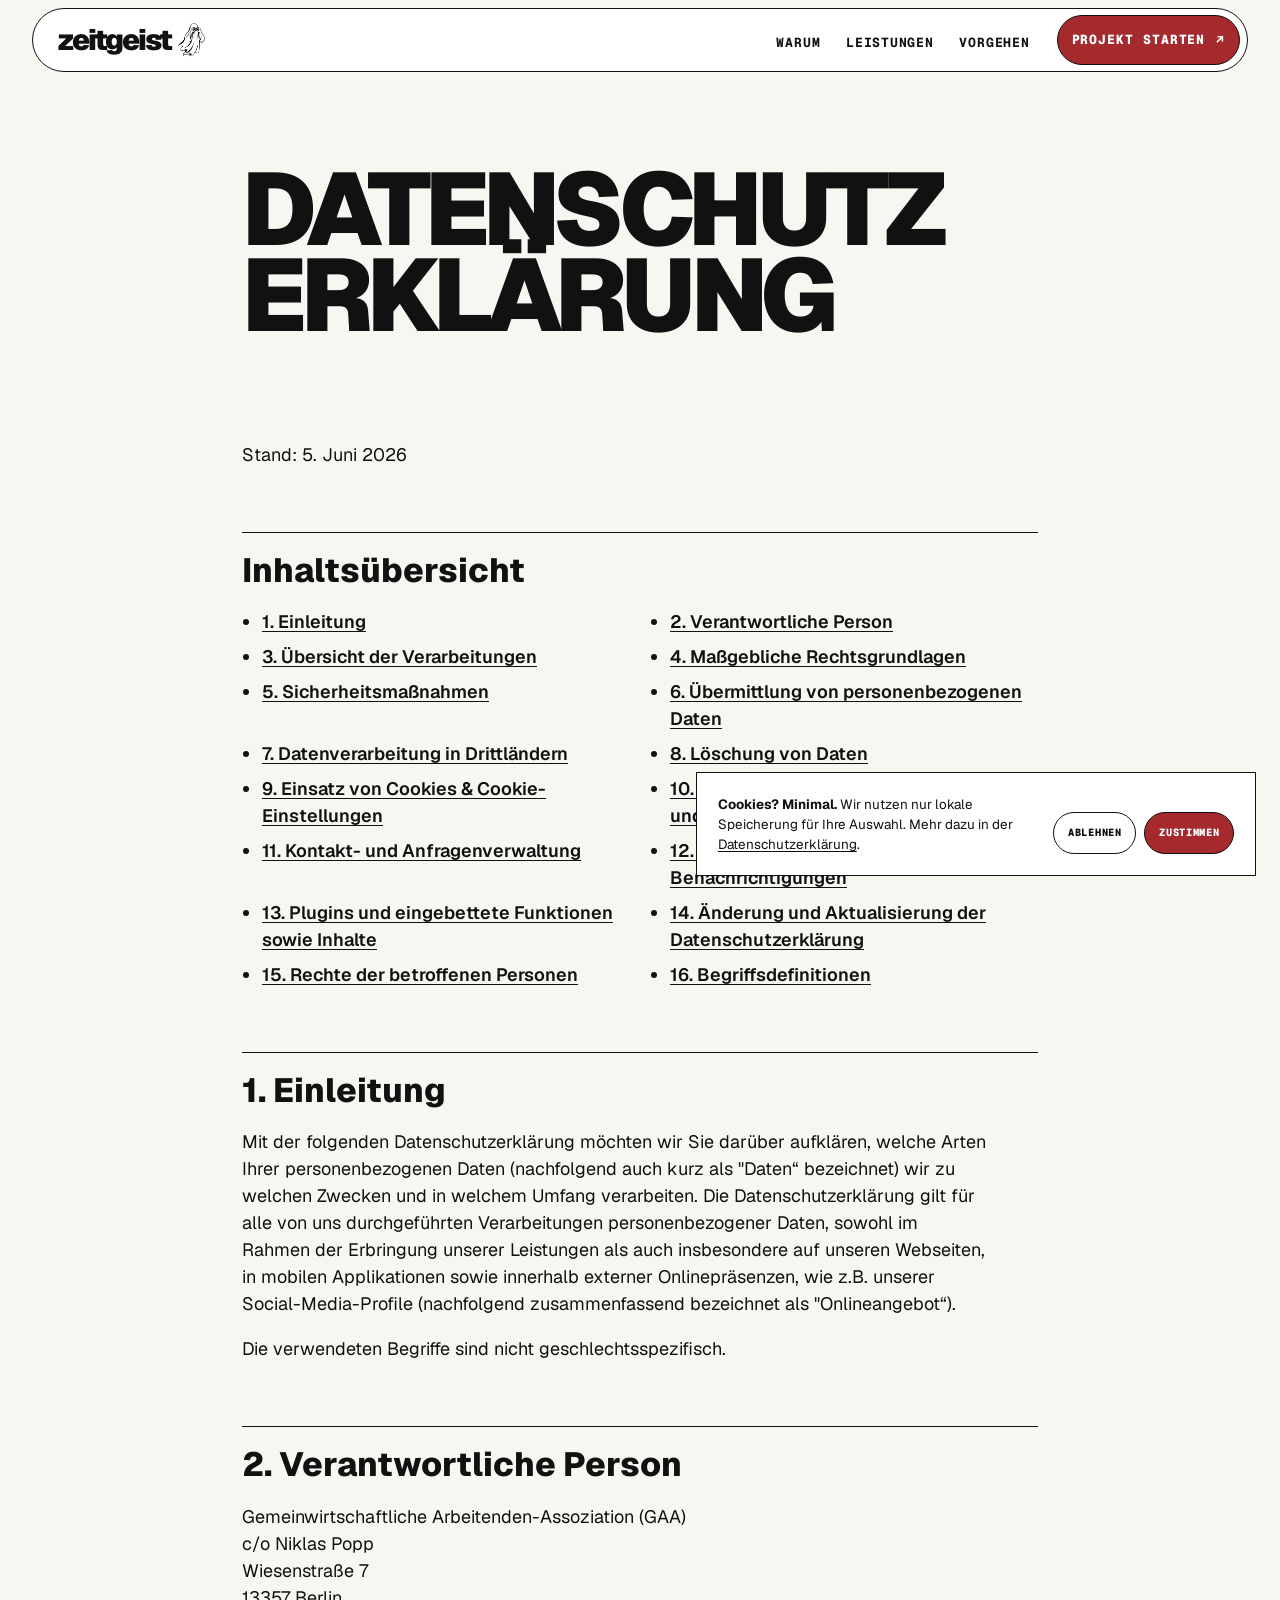
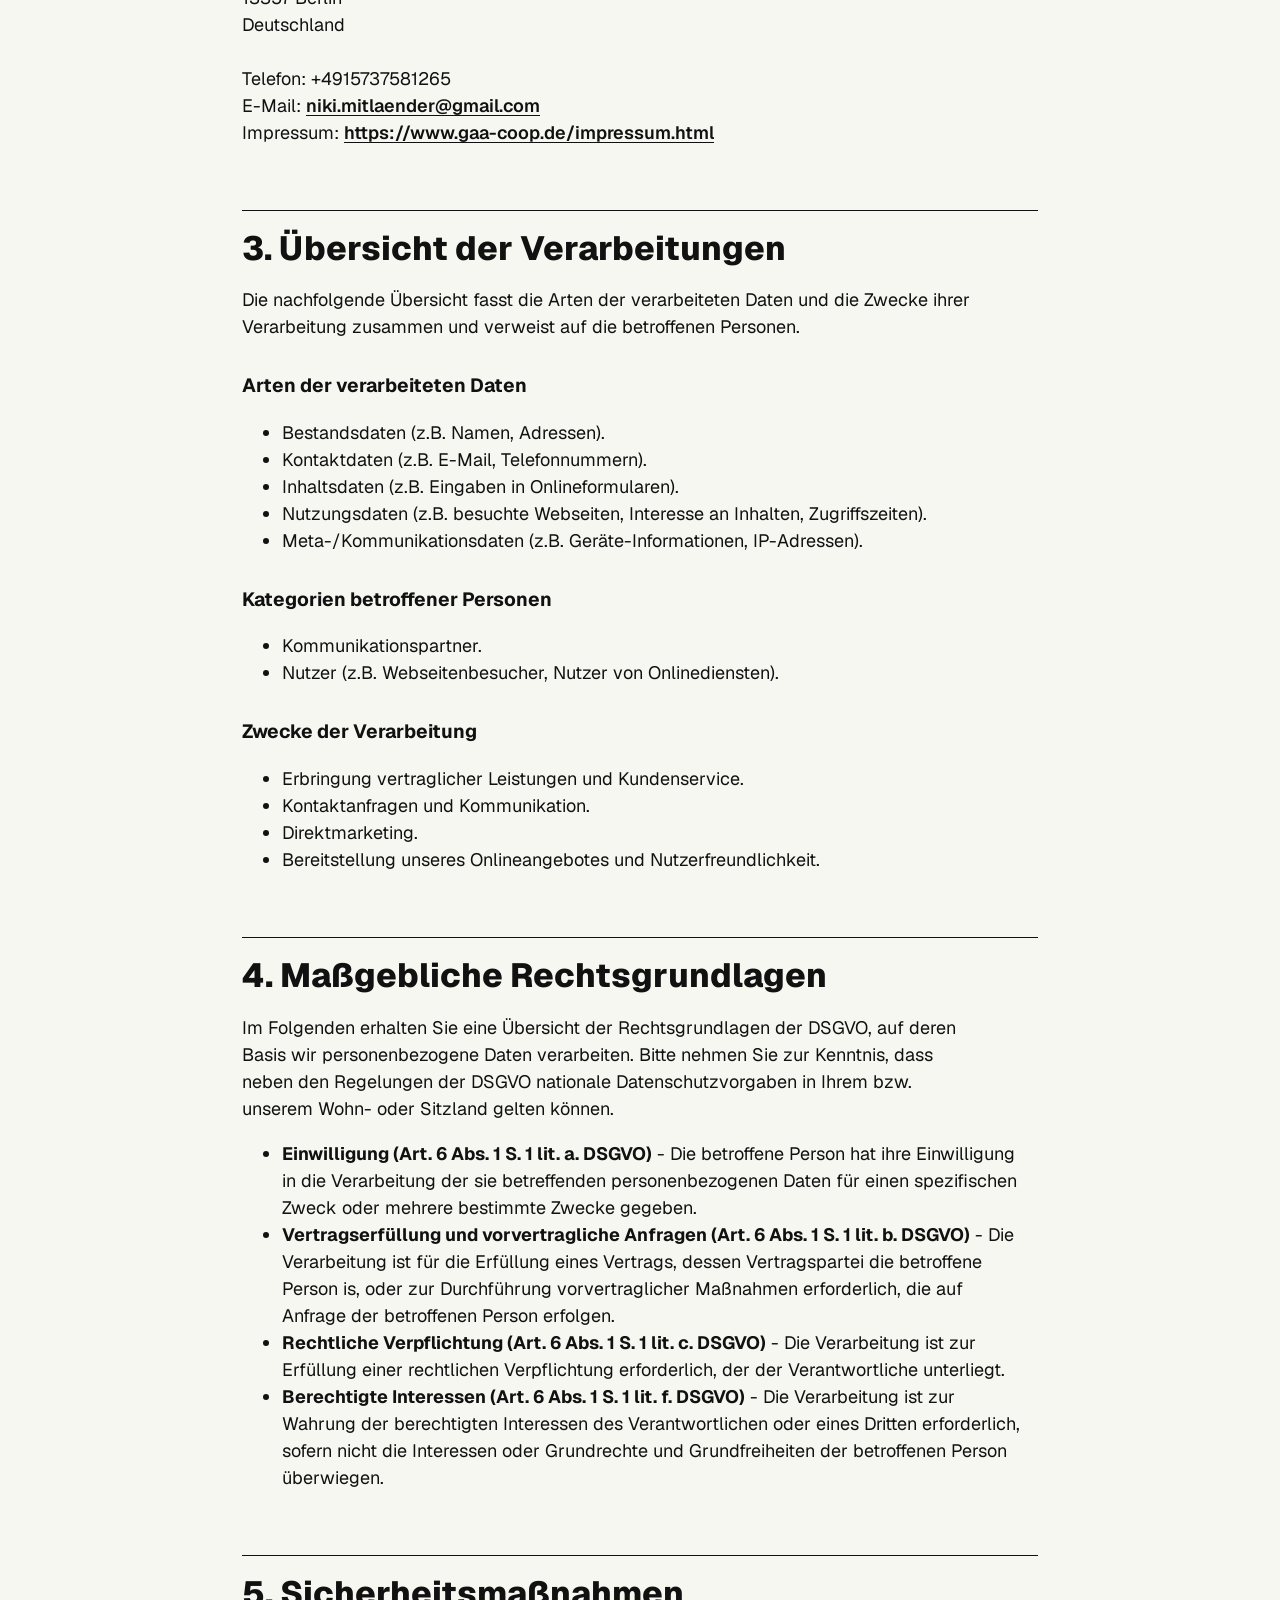
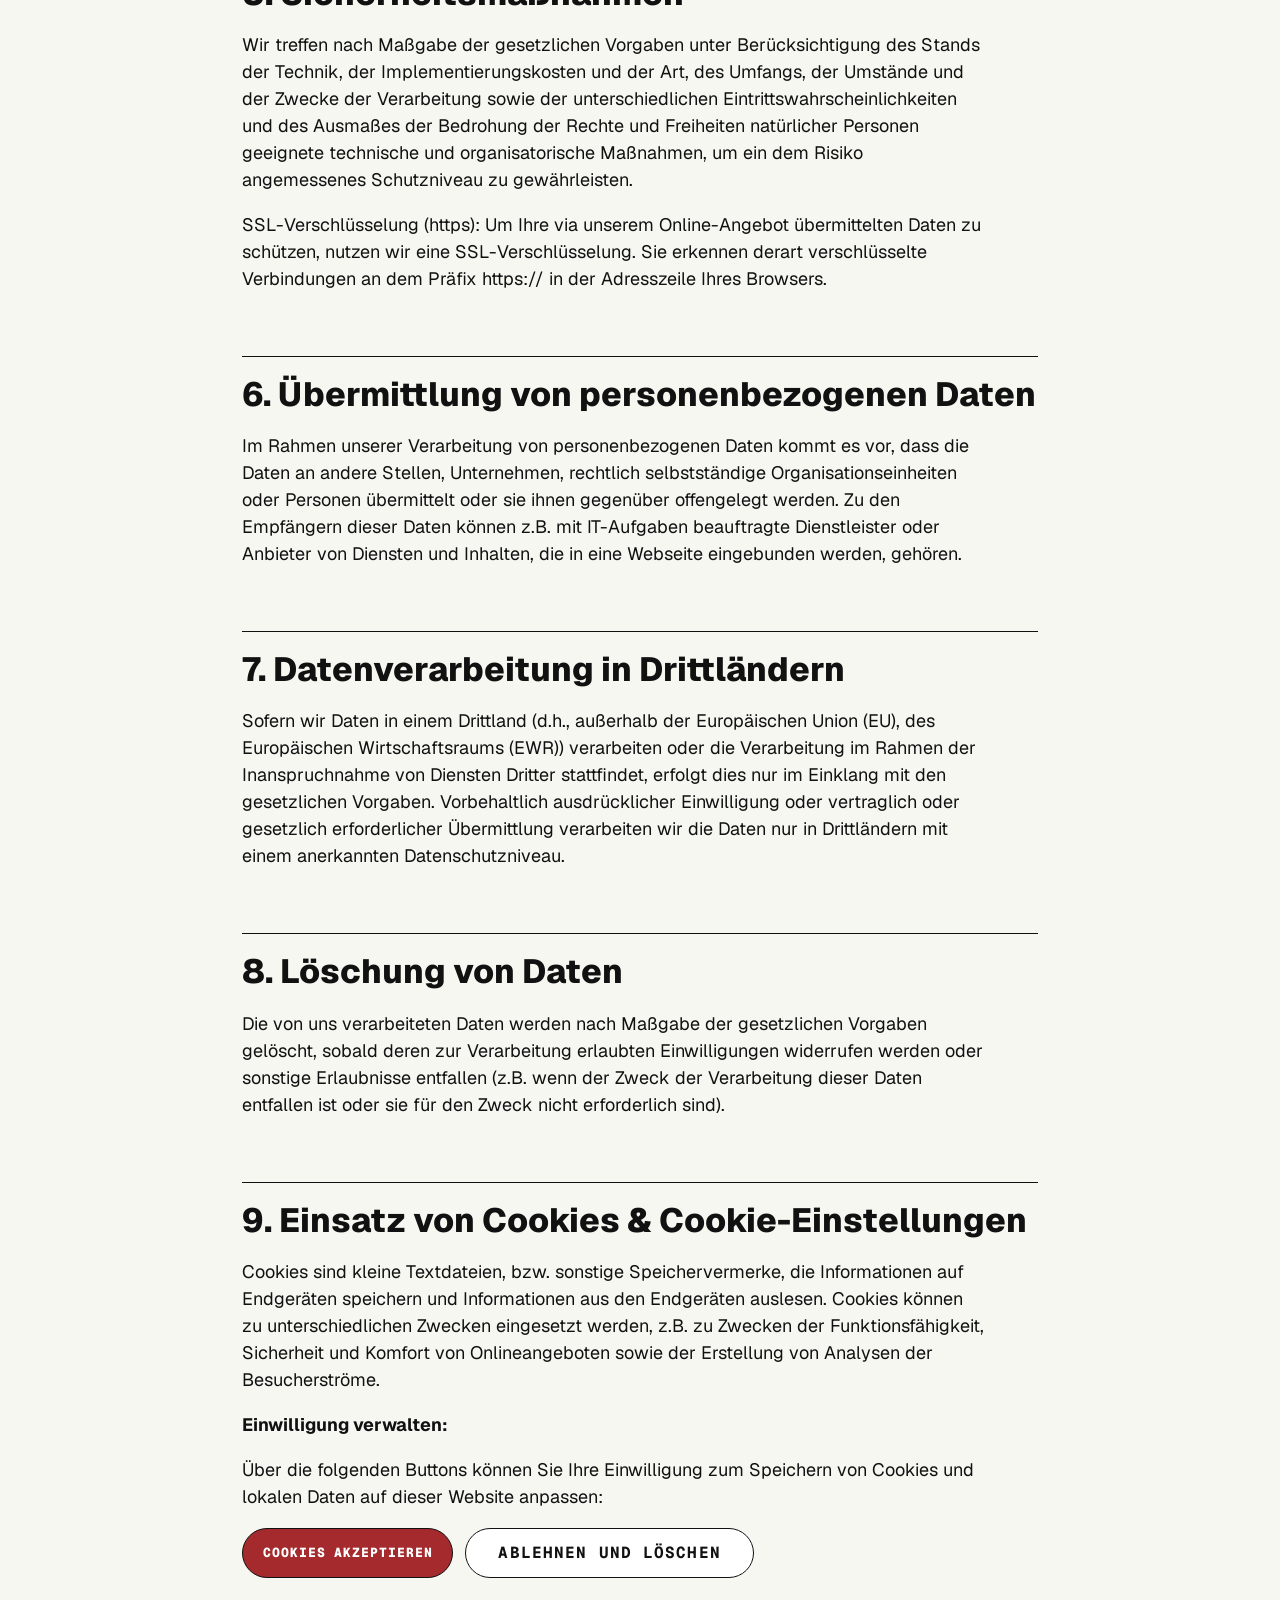
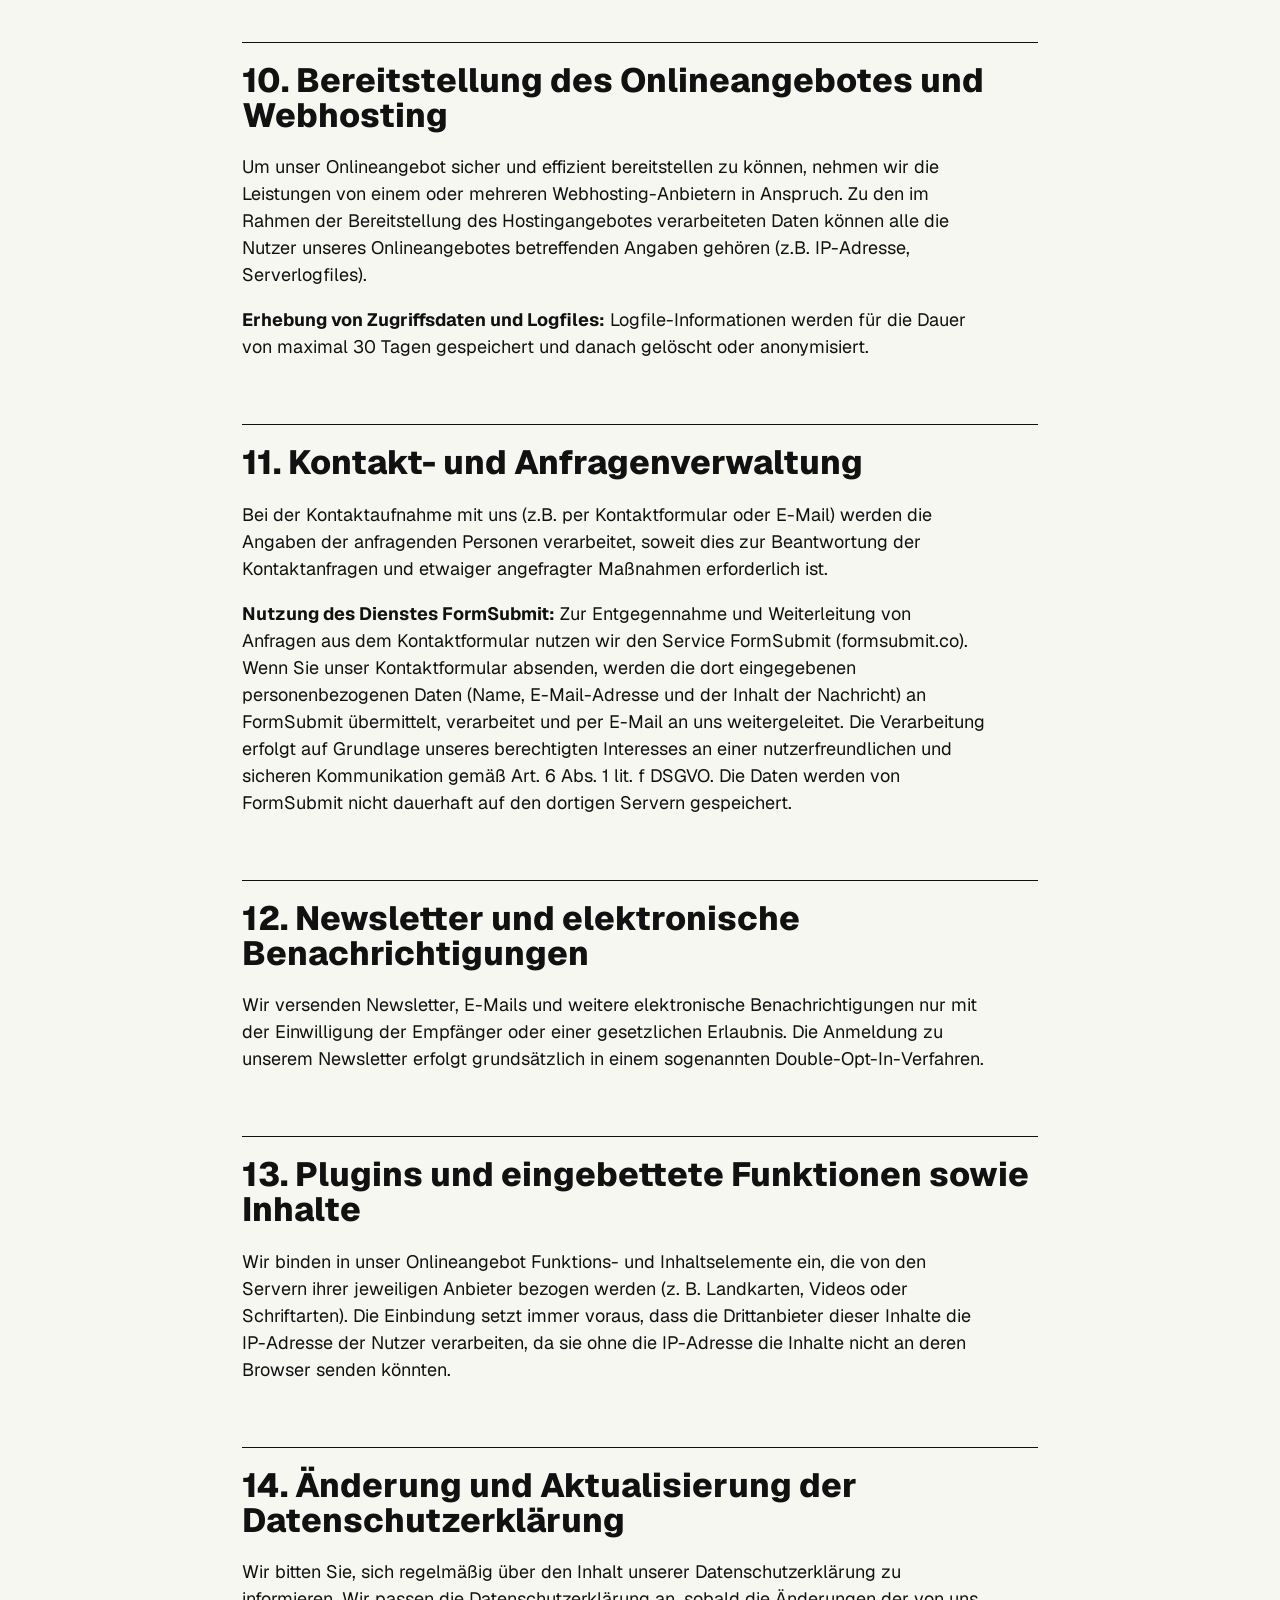
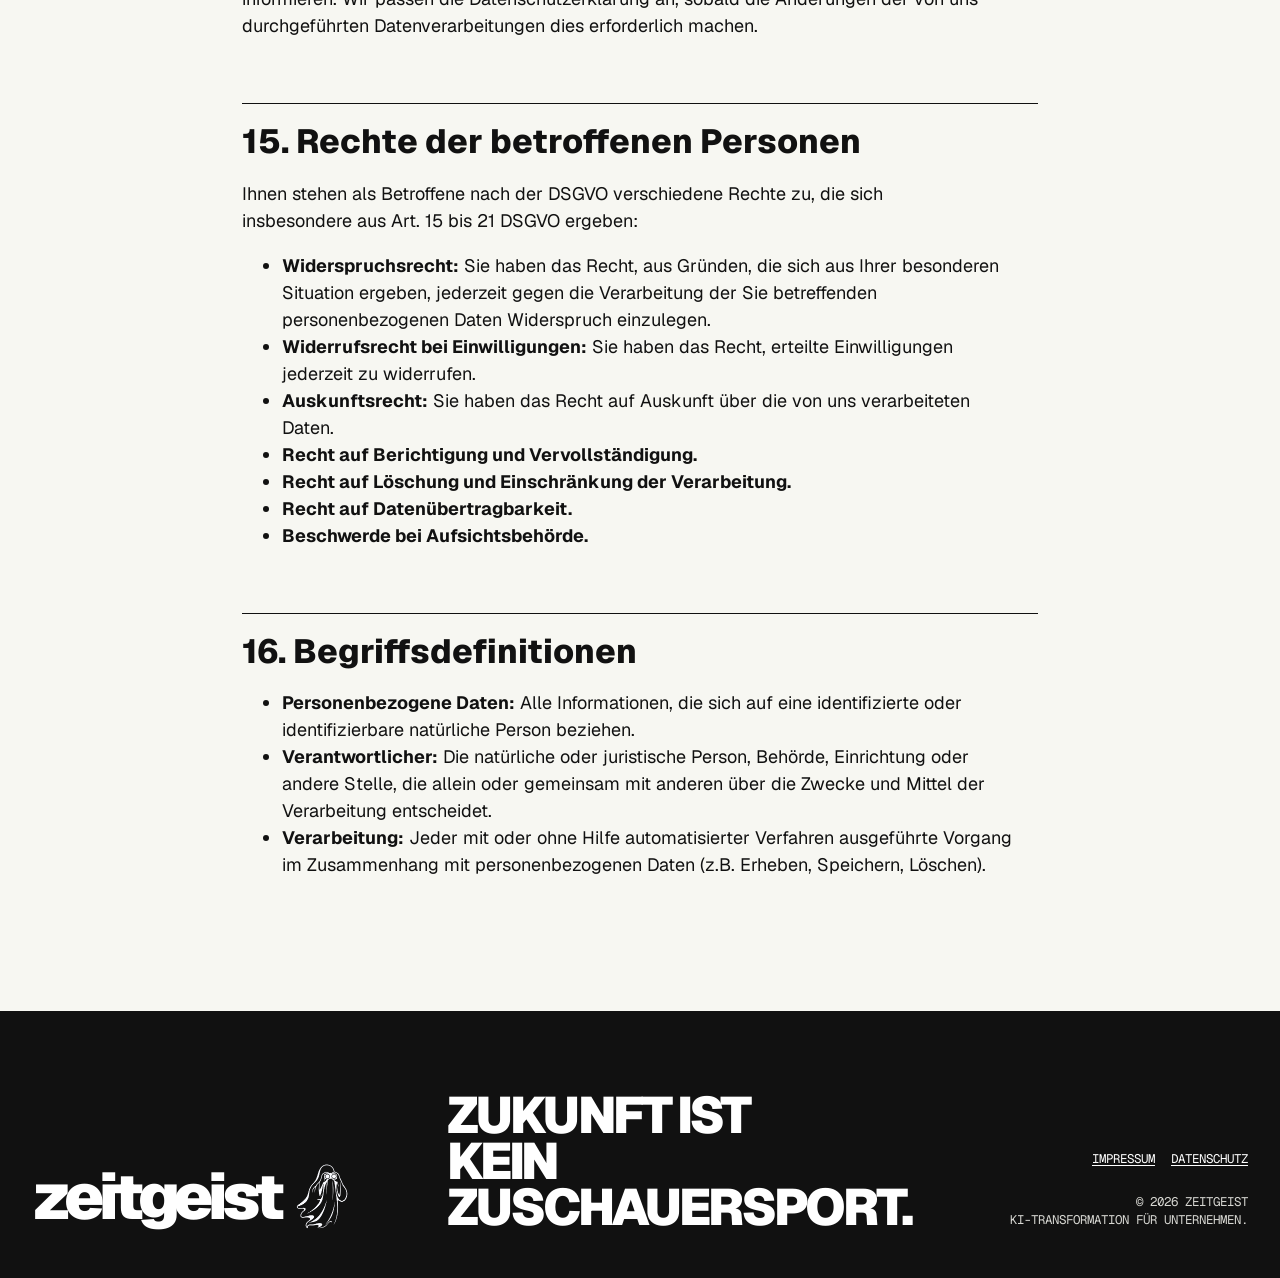
==== datenschutz.html @ 22a11c63 "Add initial Zeitgeist static site Introduce complete static site scaffold for the Zeitgeist project:" ====
<!DOCTYPE html>
<html lang="de">
<head>
    <meta charset="UTF-8">
    <title>zeitgeist — Datenschutz</title>
    <meta name="robots" content="noindex, nofollow">
    <meta name="viewport" content="width=device-width, initial-scale=1.0">
    
    <meta property="og:type" content="website">
    <meta property="og:site_name" content="zeitgeist">
    <meta property="og:title" content="zeitgeist — Datenschutz">
    
    <!-- Stylesheets matching GAA -->
    <link rel="stylesheet" href="styles/fonts.css?v=2">
    <link rel="stylesheet" href="styles/general.css?v=4">
    <link rel="stylesheet" href="styles/components.css?v=5">

    <link rel="icon" type="image/png" href="images/internal/geist.png">
    <meta name="application-name" content="zeitgeist">
    <meta name="theme-color" content="#e51b23">

    <!-- Component Preloads -->
    <link rel="preload" as="fetch" crossorigin href="components/header.html">
    <link rel="preload" as="fetch" crossorigin href="components/footer.html">
    <link rel="preload" as="fetch" crossorigin href="components/databanner.html">

    <!-- Central javascript logic -->
    <script type="text/javascript" src="common.js"></script>
    <script>
        load_components(["header", "footer", "databanner"]);
    </script>
</head>
<body class="legal-page">

    <!-- Header Section (Dynamically Loaded) -->
    <header id="header"></header>

    <!-- Main Content Container -->
    <main id="content" class="legal-content">
        <div class="container">
            <div class="legal-card">
                <h1>Datenschutz<wbr>erklärung</h1>
                
                <p>Stand: 5. Juni 2026</p>

                <h2>Inhaltsübersicht</h2>
                <ul class="index-list">
                    <li><a href="#m14">1. Einleitung</a></li>
                    <li><a href="#m3">2. Verantwortliche Person</a></li>
                    <li><a href="#mOverview">3. Übersicht der Verarbeitungen</a></li>
                    <li><a href="#m13">4. Maßgebliche Rechtsgrundlagen</a></li>
                    <li><a href="#m27">5. Sicherheitsmaßnahmen</a></li>
                    <li><a href="#m25">6. Übermittlung von personenbezogenen Daten</a></li>
                    <li><a href="#m24">7. Datenverarbeitung in Drittländern</a></li>
                    <li><a href="#m12">8. Löschung von Daten</a></li>
                    <li><a href="#m134">9. Einsatz von Cookies &amp; Cookie-Einstellungen</a></li>
                    <li><a href="#m225">10. Bereitstellung des Onlineangebotes und Webhosting</a></li>
                    <li><a href="#m182">11. Kontakt- und Anfragenverwaltung</a></li>
                    <li><a href="#m17">12. Newsletter und elektronische Benachrichtigungen</a></li>
                    <li><a href="#m328">13. Plugins und eingebettete Funktionen sowie Inhalte</a></li>
                    <li><a href="#m15">14. Änderung und Aktualisierung der Datenschutzerklärung</a></li>
                    <li><a href="#m10">15. Rechte der betroffenen Personen</a></li>
                    <li><a href="#m42">16. Begriffsdefinitionen</a></li>
                </ul>

                <h2 id="m14">1. Einleitung</h2>
                <p>Mit der folgenden Datenschutzerklärung möchten wir Sie darüber aufklären, welche Arten Ihrer personenbezogenen Daten (nachfolgend auch kurz als "Daten“ bezeichnet) wir zu welchen Zwecken und in welchem Umfang verarbeiten. Die Datenschutzerklärung gilt für alle von uns durchgeführten Verarbeitungen personenbezogener Daten, sowohl im Rahmen der Erbringung unserer Leistungen als auch insbesondere auf unseren Webseiten, in mobilen Applikationen sowie innerhalb externer Onlinepräsenzen, wie z.B. unserer Social-Media-Profile (nachfolgend zusammenfassend bezeichnet als "Onlineangebot“).</p>
                <p>Die verwendeten Begriffe sind nicht geschlechtsspezifisch.</p>

                <h2 id="m3">2. Verantwortliche Person</h2>
                <p>
                    Gemeinwirtschaftliche Arbeitenden-Assoziation (GAA)<br>
                    c/o Niklas Popp<br>
                    Wiesenstraße 7<br>
                    13357 Berlin<br>
                    Deutschland<br><br>
                    Telefon: +4915737581265<br>
                    E-Mail: <a href="mailto:niki.mitlaender@gmail.com">niki.mitlaender@gmail.com</a><br>
                    Impressum: <a href="impressum.html">https://www.gaa-coop.de/impressum.html</a>
                </p>

                <h2 id="mOverview">3. Übersicht der Verarbeitungen</h2>
                <p>Die nachfolgende Übersicht fasst die Arten der verarbeiteten Daten und die Zwecke ihrer Verarbeitung zusammen und verweist auf die betroffenen Personen.</p>
                <h3>Arten der verarbeiteten Daten</h3>
                <ul>
                    <li>Bestandsdaten (z.B. Namen, Adressen).</li>
                    <li>Kontaktdaten (z.B. E-Mail, Telefonnummern).</li>
                    <li>Inhaltsdaten (z.B. Eingaben in Onlineformularen).</li>
                    <li>Nutzungsdaten (z.B. besuchte Webseiten, Interesse an Inhalten, Zugriffszeiten).</li>
                    <li>Meta-/Kommunikationsdaten (z.B. Geräte-Informationen, IP-Adressen).</li>
                </ul>
                <h3>Kategorien betroffener Personen</h3>
                <ul>
                    <li>Kommunikationspartner.</li>
                    <li>Nutzer (z.B. Webseitenbesucher, Nutzer von Onlinediensten).</li>
                </ul>
                <h3>Zwecke der Verarbeitung</h3>
                <ul>
                    <li>Erbringung vertraglicher Leistungen und Kundenservice.</li>
                    <li>Kontaktanfragen und Kommunikation.</li>
                    <li>Direktmarketing.</li>
                    <li>Bereitstellung unseres Onlineangebotes und Nutzerfreundlichkeit.</li>
                </ul>

                <h2 id="m13">4. Maßgebliche Rechtsgrundlagen</h2>
                <p>Im Folgenden erhalten Sie eine Übersicht der Rechtsgrundlagen der DSGVO, auf deren Basis wir personenbezogene Daten verarbeiten. Bitte nehmen Sie zur Kenntnis, dass neben den Regelungen der DSGVO nationale Datenschutzvorgaben in Ihrem bzw. unserem Wohn- oder Sitzland gelten können.</p>
                <ul>
                    <li><strong>Einwilligung (Art. 6 Abs. 1 S. 1 lit. a. DSGVO)</strong> - Die betroffene Person hat ihre Einwilligung in die Verarbeitung der sie betreffenden personenbezogenen Daten für einen spezifischen Zweck oder mehrere bestimmte Zwecke gegeben.</li>
                    <li><strong>Vertragserfüllung und vorvertragliche Anfragen (Art. 6 Abs. 1 S. 1 lit. b. DSGVO)</strong> - Die Verarbeitung ist für die Erfüllung eines Vertrags, dessen Vertragspartei die betroffene Person is, oder zur Durchführung vorvertraglicher Maßnahmen erforderlich, die auf Anfrage der betroffenen Person erfolgen.</li>
                    <li><strong>Rechtliche Verpflichtung (Art. 6 Abs. 1 S. 1 lit. c. DSGVO)</strong> - Die Verarbeitung ist zur Erfüllung einer rechtlichen Verpflichtung erforderlich, der der Verantwortliche unterliegt.</li>
                    <li><strong>Berechtigte Interessen (Art. 6 Abs. 1 S. 1 lit. f. DSGVO)</strong> - Die Verarbeitung ist zur Wahrung der berechtigten Interessen des Verantwortlichen oder eines Dritten erforderlich, sofern nicht die Interessen oder Grundrechte und Grundfreiheiten der betroffenen Person überwiegen.</li>
                </ul>

                <h2 id="m27">5. Sicherheitsmaßnahmen</h2>
                <p>Wir treffen nach Maßgabe der gesetzlichen Vorgaben unter Berücksichtigung des Stands der Technik, der Implementierungskosten und der Art, des Umfangs, der Umstände und der Zwecke der Verarbeitung sowie der unterschiedlichen Eintrittswahrscheinlichkeiten und des Ausmaßes der Bedrohung der Rechte und Freiheiten natürlicher Personen geeignete technische und organisatorische Maßnahmen, um ein dem Risiko angemessenes Schutzniveau zu gewährleisten.</p>
                <p>SSL-Verschlüsselung (https): Um Ihre via unserem Online-Angebot übermittelten Daten zu schützen, nutzen wir eine SSL-Verschlüsselung. Sie erkennen derart verschlüsselte Verbindungen an dem Präfix https:// in der Adresszeile Ihres Browsers.</p>

                <h2 id="m25">6. Übermittlung von personenbezogenen Daten</h2>
                <p>Im Rahmen unserer Verarbeitung von personenbezogenen Daten kommt es vor, dass die Daten an andere Stellen, Unternehmen, rechtlich selbstständige Organisationseinheiten oder Personen übermittelt oder sie ihnen gegenüber offengelegt werden. Zu den Empfängern dieser Daten können z.B. mit IT-Aufgaben beauftragte Dienstleister oder Anbieter von Diensten und Inhalten, die in eine Webseite eingebunden werden, gehören.</p>

                <h2 id="m24">7. Datenverarbeitung in Drittländern</h2>
                <p>Sofern wir Daten in einem Drittland (d.h., außerhalb der Europäischen Union (EU), des Europäischen Wirtschaftsraums (EWR)) verarbeiten oder die Verarbeitung im Rahmen der Inanspruchnahme von Diensten Dritter stattfindet, erfolgt dies nur im Einklang mit den gesetzlichen Vorgaben. Vorbehaltlich ausdrücklicher Einwilligung oder vertraglich oder gesetzlich erforderlicher Übermittlung verarbeiten wir die Daten nur in Drittländern mit einem anerkannten Datenschutzniveau.</p>

                <h2 id="m12">8. Löschung von Daten</h2>
                <p>Die von uns verarbeiteten Daten werden nach Maßgabe der gesetzlichen Vorgaben gelöscht, sobald deren zur Verarbeitung erlaubten Einwilligungen widerrufen werden oder sonstige Erlaubnisse entfallen (z.B. wenn der Zweck der Verarbeitung dieser Daten entfallen ist oder sie für den Zweck nicht erforderlich sind).</p>

                <h2 id="m134">9. Einsatz von Cookies &amp; Cookie-Einstellungen</h2>
                <p>Cookies sind kleine Textdateien, bzw. sonstige Speichervermerke, die Informationen auf Endgeräten speichern und Informationen aus den Endgeräten auslesen. Cookies können zu unterschiedlichen Zwecken eingesetzt werden, z.B. zu Zwecken der Funktionsfähigkeit, Sicherheit und Komfort von Onlineangeboten sowie der Erstellung von Analysen der Besucherströme.</p>
                <p><strong>Einwilligung verwalten:</strong></p>
                <p>Über die folgenden Buttons können Sie Ihre Einwilligung zum Speichern von Cookies und lokalen Daten auf dieser Website anpassen:</p>
                <div class="cookie-btn-container">
                    <button class="btn btn-primary" onclick="cookies(true); alert('Cookies erfolgreich akzeptiert.');">Cookies akzeptieren</button>
                    <button class="btn btn-cookie-decline btn" style="border-radius: 50px; font-weight: 700; padding: 0.85rem 2rem; font-size: 1rem; cursor: pointer; transition: 0.2s;" onclick="cookies(false); alert('Cookies erfolgreich abgelehnt und gelöscht.');">Ablehnen und löschen</button>
                </div>

                <h2 id="m225">10. Bereitstellung des Onlineangebotes und Webhosting</h2>
                <p>Um unser Onlineangebot sicher und effizient bereitstellen zu können, nehmen wir die Leistungen von einem oder mehreren Webhosting-Anbietern in Anspruch. Zu den im Rahmen der Bereitstellung des Hostingangebotes verarbeiteten Daten können alle die Nutzer unseres Onlineangebotes betreffenden Angaben gehören (z.B. IP-Adresse, Serverlogfiles).</p>
                <p><strong>Erhebung von Zugriffsdaten und Logfiles:</strong> Logfile-Informationen werden für die Dauer von maximal 30 Tagen gespeichert und danach gelöscht oder anonymisiert.</p>

                <h2 id="m182">11. Kontakt- und Anfragenverwaltung</h2>
                <p>Bei der Kontaktaufnahme mit uns (z.B. per Kontaktformular oder E-Mail) werden die Angaben der anfragenden Personen verarbeitet, soweit dies zur Beantwortung der Kontaktanfragen und etwaiger angefragter Maßnahmen erforderlich ist.</p>
                <p><strong>Nutzung des Dienstes FormSubmit:</strong> Zur Entgegennahme und Weiterleitung von Anfragen aus dem Kontaktformular nutzen wir den Service FormSubmit (formsubmit.co). Wenn Sie unser Kontaktformular absenden, werden die dort eingegebenen personenbezogenen Daten (Name, E-Mail-Adresse und der Inhalt der Nachricht) an FormSubmit übermittelt, verarbeitet und per E-Mail an uns weitergeleitet. Die Verarbeitung erfolgt auf Grundlage unseres berechtigten Interesses an einer nutzerfreundlichen und sicheren Kommunikation gemäß Art. 6 Abs. 1 lit. f DSGVO. Die Daten werden von FormSubmit nicht dauerhaft auf den dortigen Servern gespeichert.</p>

                <h2 id="m17">12. Newsletter und elektronische Benachrichtigungen</h2>
                <p>Wir versenden Newsletter, E-Mails und weitere elektronische Benachrichtigungen nur mit der Einwilligung der Empfänger oder einer gesetzlichen Erlaubnis. Die Anmeldung zu unserem Newsletter erfolgt grundsätzlich in einem sogenannten Double-Opt-In-Verfahren.</p>

                <h2 id="m328">13. Plugins und eingebettete Funktionen sowie Inhalte</h2>
                <p>Wir binden in unser Onlineangebot Funktions- und Inhaltselemente ein, die von den Servern ihrer jeweiligen Anbieter bezogen werden (z. B. Landkarten, Videos oder Schriftarten). Die Einbindung setzt immer voraus, dass die Drittanbieter dieser Inhalte die IP-Adresse der Nutzer verarbeiten, da sie ohne die IP-Adresse die Inhalte nicht an deren Browser senden könnten.</p>

                <h2 id="m15">14. Änderung und Aktualisierung der Datenschutzerklärung</h2>
                <p>Wir bitten Sie, sich regelmäßig über den Inhalt unserer Datenschutzerklärung zu informieren. Wir passen die Datenschutzerklärung an, sobald die Änderungen der von uns durchgeführten Datenverarbeitungen dies erforderlich machen.</p>

                <h2 id="m10">15. Rechte der betroffenen Personen</h2>
                <p>Ihnen stehen als Betroffene nach der DSGVO verschiedene Rechte zu, die sich insbesondere aus Art. 15 bis 21 DSGVO ergeben:</p>
                <ul>
                    <li><strong>Widerspruchsrecht:</strong> Sie haben das Recht, aus Gründen, die sich aus Ihrer besonderen Situation ergeben, jederzeit gegen die Verarbeitung der Sie betreffenden personenbezogenen Daten Widerspruch einzulegen.</li>
                    <li><strong>Widerrufsrecht bei Einwilligungen:</strong> Sie haben das Recht, erteilte Einwilligungen jederzeit zu widerrufen.</li>
                    <li><strong>Auskunftsrecht:</strong> Sie haben das Recht auf Auskunft über die von uns verarbeiteten Daten.</li>
                    <li><strong>Recht auf Berichtigung und Vervollständigung.</strong></li>
                    <li><strong>Recht auf Löschung und Einschränkung der Verarbeitung.</strong></li>
                    <li><strong>Recht auf Datenübertragbarkeit.</strong></li>
                    <li><strong>Beschwerde bei Aufsichtsbehörde.</strong></li>
                </ul>

                <h2 id="m42">16. Begriffsdefinitionen</h2>
                <ul>
                    <li><strong>Personenbezogene Daten:</strong> Alle Informationen, die sich auf eine identifizierte oder identifizierbare natürliche Person beziehen.</li>
                    <li><strong>Verantwortlicher:</strong> Die natürliche oder juristische Person, Behörde, Einrichtung oder andere Stelle, die allein oder gemeinsam mit anderen über die Zwecke und Mittel der Verarbeitung entscheidet.</li>
                    <li><strong>Verarbeitung:</strong> Jeder mit oder ohne Hilfe automatisierter Verfahren ausgeführte Vorgang im Zusammenhang mit personenbezogenen Daten (z.B. Erheben, Speichern, Löschen).</li>
                </ul>
            </div>
        </div>
    </main>

    <!-- Footer Section (Dynamically Loaded) -->
    <footer id="footer" class="site-footer"></footer>

    <!-- Cookie/Data Banner Section (Dynamically Loaded) -->
    <aside id="databanner" class="databanner" aria-label="Cookie-Einstellungen"></aside>

</body>
</html>
---- styles/fonts.css ----
@font-face {
    font-family: "Geist";
    src: url("../fonts/Geist/Geist[wght].woff2") format("woff2");
    font-style: normal;
    font-weight: 100 900;
    font-display: swap;
}

@font-face {
    font-family: "Geist";
    src: url("../fonts/Geist/Geist-Italic[wght].woff2") format("woff2");
    font-style: italic;
    font-weight: 100 900;
    font-display: swap;
}

@font-face {
    font-family: "Geist Mono";
    src: url("../fonts/GeistMono/GeistMono[wght].woff2") format("woff2");
    font-style: normal;
    font-weight: 100 900;
    font-display: swap;
}

@font-face {
    font-family: "Geist Pixel Square";
    src: url("../fonts/GeistPixel/GeistPixel-Square.woff2") format("woff2");
    font-style: normal;
    font-weight: 400;
    font-display: swap;
}

@font-face {
    font-family: "Redaction";
    src: url("../fonts/redaction/Redaction-Regular.woff2") format("woff2");
    font-style: normal;
    font-weight: 400;
    font-display: swap;
}

@font-face {
    font-family: "Redaction";
    src: url("../fonts/redaction/Redaction-Italic.woff2") format("woff2");
    font-style: italic;
    font-weight: 400;
    font-display: swap;
}
---- styles/general.css ----
:root {
    --red: #a42a2e;
    --red-dark: #b90f17;
    /* --red: #e51b23;
    --red-dark: #b90f17; */
    --ink: #111111;
    --gray-dark: #626260;
    --gray: #d7d7d2;
    --gray-light: #ecece7;
    --paper: #f7f7f2;
    --white: #ffffff;
    --line: 1px solid var(--ink);
    --shadow: 8px 8px 0 var(--ink);
    --container: 1480px;
    --header-height: 78px;
    --ease-out: cubic-bezier(0.16, 1, 0.3, 1);
}

*,
*::before,
*::after {
    box-sizing: border-box;
}

html {
    scroll-behavior: smooth;
    scroll-padding-top: 108px;
}

body {
    margin: 0;
    min-width: 320px;
    overflow-x: clip;
    color: var(--ink);
    background: var(--paper);
    font-family: "Geist", Arial, sans-serif;
    font-size: 18px;
    font-weight: 400;
    line-height: 1.5;
    text-rendering: optimizeLegibility;
    -webkit-font-smoothing: antialiased;
}

body.menu-open {
    overflow: hidden;
}

img,
svg {
    display: block;
    max-width: 100%;
}

a {
    color: inherit;
    text-decoration-thickness: 0.08em;
    text-underline-offset: 0.14em;
}

button,
input,
textarea,
select {
    color: inherit;
    font: inherit;
}

button,
a {
    -webkit-tap-highlight-color: transparent;
}

::selection {
    color: var(--white);
    background: var(--ink);
}

.container {
    width: min(calc(100% - 64px), var(--container));
    margin-inline: auto;
}

.skip-link {
    position: fixed;
    z-index: 9999;
    top: 8px;
    left: 8px;
    padding: 0.65rem 1rem;
    color: var(--white);
    background: var(--ink);
    transform: translateY(-150%);
}

.skip-link:focus {
    transform: translateY(0);
}

:focus-visible {
    outline: 3px solid var(--white);
    outline-offset: 3px;
    box-shadow: 0 0 0 5px var(--ink);
}

.section-label {
    display: inline-flex;
    align-items: center;
    gap: 0.7rem;
    margin: 0 0 2rem;
    font-size: 0.76rem;
    font-weight: 800;
    letter-spacing: 0.16em;
    line-height: 1;
    text-transform: uppercase;
    font-family: "Geist Mono", monospace;
}

.section-label::before {
    width: 10px;
    height: 10px;
    border: 2px solid currentColor;
    background: var(--red);
    content: "";
    transform: rotate(45deg);
}

.display-heading {
    margin: 0;
    max-width: 13ch;
    font-size: clamp(3.6rem, 7.7vw, 8.4rem);
    font-weight: 900;
    letter-spacing: -0.065em;
    line-height: 0.84;
    text-transform: uppercase;
}

.reveal {
    opacity: 0;
    transform: translateY(28px);
    transition: opacity 700ms var(--ease-out), transform 700ms var(--ease-out);
}

.reveal.is-visible {
    opacity: 1;
    transform: translateY(0);
}

.text-link {
    display: inline-flex;
    align-items: center;
    gap: 0.5rem;
    font-weight: 800;
    text-transform: uppercase;
}

.text-link:hover {
    text-decoration-thickness: 3px;
}

.legal-page {
    background: var(--paper);
}

.legal-content {
    padding: 0;
    border-bottom: var(--line);
}

.legal-content > .container {
    width: 100%;
    max-width: none;
}

.legal-card {
    width: min(100%, 860px);
    margin: 0 auto;
    padding: clamp(8rem, 13vw, 11rem) 32px clamp(5rem, 9vw, 8rem);
    border: 0;
    background: var(--paper);
    box-shadow: none;
}

.legal-card h1 {
    max-width: 12ch;
    margin: 0 0 clamp(4rem, 8vw, 8rem);
    font-size: clamp(3.5rem, 8vw, 7rem);
    font-weight: 900;
    letter-spacing: -0.06em;
    line-height: 0.84;
    text-transform: uppercase;
    hyphens: auto;
    overflow-wrap: anywhere;
}

.legal-card h2 {
    margin: 4rem 0 1.25rem;
    padding-top: 1.25rem;
    border-top: var(--line);
    font-size: clamp(1.45rem, 3vw, 2.1rem);
    font-weight: 800;
    line-height: 1.05;
}

.legal-card h3 {
    margin: 2rem 0 0.75rem;
    font-size: 1.2rem;
}

.legal-card p,
.legal-card li {
    max-width: 62ch;
}

.legal-card a {
    font-weight: 600;
    overflow-wrap: anywhere;
}

.legal-card .index-list {
    display: grid;
    grid-template-columns: repeat(2, minmax(0, 1fr));
    gap: 0.5rem 2.5rem;
    padding-left: 1.25rem;
}

.cookie-btn-container {
    display: flex;
    flex-wrap: wrap;
    gap: 0.75rem;
}

@media (max-width: 1024px) {
    .container {
        width: min(calc(100% - 40px), var(--container));
    }
}

@media (max-width: 768px) {
    :root {
        --shadow: 5px 5px 0 var(--ink);
    }

    body {
        font-size: 17px;
    }

    .container {
        width: min(calc(100% - 28px), var(--container));
    }

    .display-heading {
        font-size: clamp(3.15rem, 15vw, 5.5rem);
    }

    .legal-content {
        padding-top: 0;
    }

    .legal-card {
        padding: 7rem 20px 4rem;
    }

    .legal-card h1 {
        margin-bottom: 2.5rem;
        font-size: clamp(2.7rem, 13vw, 4.2rem);
    }

    .legal-card .index-list {
        grid-template-columns: 1fr;
    }
}

@media (prefers-reduced-motion: reduce) {
    html {
        scroll-behavior: auto;
    }

    *,
    *::before,
    *::after {
        scroll-behavior: auto !important;
        animation-duration: 0.01ms !important;
        animation-iteration-count: 1 !important;
        transition-duration: 0.01ms !important;
    }

    .reveal {
        opacity: 1;
        transform: none;
    }
}
---- styles/components.css ----
/* Header */
#header {
    position: fixed;
    z-index: 1000;
    top: 0;
    left: 0;
    width: 100%;
    opacity: 0;
    pointer-events: none;
    visibility: hidden;
    transform: translateY(-100%);
    transition: opacity 220ms ease, transform 300ms var(--ease-out), visibility 300ms;
}

#header.is-visible {
    opacity: 1;
    visibility: visible;
    transform: translateY(0);
}

.nav-shell {
    display: flex;
    align-items: center;
    justify-content: space-between;
    height: var(--header-height);
    margin-top: 16px;
    padding: 0 7px 0 24px;
    border: var(--line);
    border-radius: 999px;
    background: var(--white);
    transition: height 220ms ease, margin 220ms ease;
    pointer-events: auto;
}

#header.scrolled .nav-shell {
    height: 64px;
    margin-top: 8px;
}

.brand {
    display: inline-flex;
    align-items: center;
    gap: 0.45rem;
    color: var(--ink);
    text-decoration: none;
}

.brand-name {
    font-size: 1.8rem;
    font-weight: 900;
    letter-spacing: -0.075em;
    line-height: 1;
}

.brand-geist {
    width: 27px;
    height: 34px;
    object-fit: contain;
    transition: transform 300ms var(--ease-out);
}

.brand:hover .brand-geist {
    transform: translateY(-3px) rotate(7deg);
}

.navbar,
.nav-links {
    display: flex;
    align-items: center;
}

.navbar {
    gap: 1.7rem;
}

.nav-links {
    gap: 1.6rem;
    margin: 0;
    padding: 0;
    list-style: none;
}

.nav-link {
    position: relative;
    padding: 0.6rem 0;
    font-size: 0.82rem;
    font-weight: 700;
    letter-spacing: 0.06em;
    text-decoration: none;
    text-transform: uppercase;
    font-family: "Geist Mono", monospace;
}

.nav-link::after {
    position: absolute;
    right: 0;
    bottom: 0.36rem;
    left: 0;
    height: 3px;
    background: var(--red);
    content: "";
    transform: scaleX(0);
    transform-origin: right;
    transition: transform 220ms var(--ease-out);
}

.nav-link:hover::after,
.nav-link.active::after {
    transform: scaleX(1);
    transform-origin: left;
}

.nav-toggle {
    display: none;
    width: 48px;
    height: 48px;
    padding: 12px;
    border: 0;
    background: transparent;
    cursor: pointer;
}

.nav-toggle span {
    display: block;
    width: 100%;
    height: 2px;
    margin: 5px 0;
    background: var(--ink);
    transition: transform 220ms ease, opacity 220ms ease;
}

.nav-toggle.open span:nth-child(1) {
    transform: translateY(7px) rotate(45deg);
}

.nav-toggle.open span:nth-child(2) {
    opacity: 0;
}

.nav-toggle.open span:nth-child(3) {
    transform: translateY(-7px) rotate(-45deg);
}

/* Buttons */
.btn {
    display: inline-flex;
    min-height: 50px;
    align-items: center;
    justify-content: center;
    gap: 0.7rem;
    padding: 0.85rem 1.25rem;
    border: var(--line);
    border-radius: 999px;
    font-size: 0.82rem;
    font-weight: 800;
    letter-spacing: 0.07em;
    line-height: 1;
    text-decoration: none;
    text-transform: uppercase;
    font-family: "Geist Mono", monospace;
    transition: color 180ms ease, background 180ms ease;
    cursor: pointer;
}

.btn:hover {
    box-shadow: none;
    transform: none;
}

.btn:active {
    box-shadow: none;
    transform: translate(0, 0);
}

.btn-nav,
.btn-primary {
    color: var(--white);
    background: var(--red);
}

.btn-nav {
    padding: 0.85rem;
}

.btn-nav:hover,
.btn-primary:hover {
    color: var(--white);
    background: var(--red-dark);
}

.btn-ghost {
    color: var(--ink);
    background: transparent;
}

.btn-ghost:hover {
    background: var(--white);
}

.hero-actions .btn:hover {
    color: var(--ink);
    background: var(--white);
}

/* Hero */
.hero {
    position: relative;
    min-height: 100svh;
    overflow: hidden;
    border-bottom: var(--line);
    background: var(--red);
}

.hero-grid {
    position: absolute;
    inset: 0;
    opacity: 0.22;
    background-image: linear-gradient(rgba(17, 17, 17, 0.35) 1px, transparent 1px), linear-gradient(90deg, rgba(17, 17, 17, 0.35) 1px, transparent 1px);
    background-size: 52px 52px;
    mask-image: linear-gradient(to bottom, transparent, black 26%, black 88%, transparent);
}

.hero-inner {
    position: relative;
    z-index: 1;
    display: flex;
    min-height: 100svh;
    flex-direction: column;
    padding-top: 32px;
    padding-bottom: 38px;
}

.hero-kicker {
    display: flex;
    justify-content: space-between;
    margin: 0 0 clamp(1rem, 2.8vh, 2rem);
    padding-bottom: 0.7rem;
    border-bottom: var(--line);
    font-size: 0.75rem;
    font-weight: 800;
    letter-spacing: 0.14em;
    line-height: 1;
    text-transform: uppercase;
    font-family: "Geist Mono", monospace;
    opacity: 0;
    animation: fade-in 600ms 150ms ease forwards;
}

.hero-title {
    position: relative;
    z-index: 2;
    margin: 0;
    color: var(--white);
    font-size: clamp(4.5rem, 9.15vw, 9.7rem);
    font-weight: 900;
    letter-spacing: -0.073em;
    line-height: 0.74;
    text-transform: uppercase;
}

.hero-line {
    display: block;
    overflow: hidden;
    padding-right: 0.08em;
    padding-bottom: 0.06em;
}

.hero-line > span {
    display: block;
    opacity: 0;
    animation: hero-rise 760ms var(--ease-out) forwards;
    transform: translateY(115%);
}

.hero-line:nth-child(1) > span { animation-delay: 120ms; }
.hero-line:nth-child(2) > span { animation-delay: 190ms; }
.hero-line:nth-child(3) > span { animation-delay: 260ms; }
.hero-line:nth-child(4) > span { animation-delay: 330ms; }

.hero-line-outline > span {
    color: transparent;
    font-family: "Geist Pixel Square", "Geist", sans-serif;
    font-weight: 400;
    -webkit-text-stroke: 2px var(--white);
}

.hero-bottom {
    display: grid;
    grid-template-columns: minmax(0, 650px) auto;
    align-items: end;
    justify-content: space-between;
    gap: 2rem;
    margin-top: auto;
    padding-top: 1.5rem;
}

.hero-bottom > p {
    max-width: 620px;
    margin: 0;
    font-size: clamp(1.05rem, 1.6vw, 1.35rem);
    font-weight: 600;
    line-height: 1.3;
}

.hero-actions {
    display: flex;
    gap: 0.8rem;
}

.ticker {
    overflow: hidden;
    border-bottom: var(--line);
    color: var(--white);
    background: var(--ink);
}

.ticker-track {
    display: flex;
    width: max-content;
    animation: ticker 28s linear infinite;
}

.ticker span {
    display: block;
    padding: 0.95rem 0 0.85rem;
    font-size: clamp(1.25rem, 2.2vw, 2rem);
    font-weight: 900;
    letter-spacing: -0.035em;
    line-height: 1;
    text-transform: uppercase;
    white-space: nowrap;
    font-family: "Geist Mono", monospace;
}

/* Manifesto */
main > section + section {
    border-top: var(--line);
}

.manifesto {
    padding: clamp(6rem, 12vw, 11rem) 0 0;
    background: var(--paper);
}

.manifesto > .container {
    display: grid;
    grid-template-columns: minmax(0, 1.2fr) minmax(320px, 0.8fr);
    gap: 4rem 7vw;
}

.manifesto-copy {
    align-self: end;
    padding-bottom: 0.5rem;
}

.manifesto-copy p {
    max-width: 610px;
}

.manifesto-copy .lead {
    margin-top: 0;
    font-size: clamp(1.7rem, 3vw, 2.8rem);
    font-family: "Redaction", Georgia, serif;
    font-weight: 400;
    letter-spacing: -0.025em;
    line-height: 1.08;
}

.outcomes {
    display: grid;
    grid-template-columns: repeat(3, minmax(0, 1fr));
    margin-top: 3rem;
    width: 100%;
    border-top: var(--line);
}

.outcome {
    min-height: 230px;
    padding: 1.5rem clamp(2rem, 4vw, 4rem) 2rem;
    border-left: var(--line);
}

.outcome:first-child {
    border-left: 0;
}

.outcome > span {
    font-size: 0.8rem;
    font-weight: 800;
    font-family: "Geist Mono", monospace;
}

.outcome h3 {
    max-width: 9ch;
    margin: 2.5rem 0 0.6rem;
    font-size: clamp(1.8rem, 3vw, 2.8rem);
    font-weight: 900;
    letter-spacing: -0.05em;
    line-height: 0.95;
    text-transform: uppercase;
}

.outcome p {
    margin: 0;
    color: var(--gray-dark);
}

/* Services */
.services {
    padding: clamp(6rem, 11vw, 10rem) 0 0;
    overflow: hidden;
    color: var(--ink);
    background: var(--gray);
}

.services .section-label::before {
    border-color: var(--ink);
}

.services-intro {
    display: grid;
    grid-template-columns: 0.42fr 1fr;
    align-items: start;
    gap: 2rem;
    margin-bottom: 6rem;
}

.services-intro .display-heading {
    max-width: 11ch;
}

.service-grid {
    display: grid;
    grid-template-columns: repeat(3, minmax(0, 1fr));
    width: 100%;
    border-top: var(--line);
}

.service-card {
    display: flex;
    min-height: 520px;
    flex-direction: column;
    padding: clamp(1.5rem, 3vw, 4rem);
    border: 0;
    border-right: var(--line);
    color: var(--ink);
    transition: background-color 180ms ease;
}

.service-card:last-child {
    border-right: 0;
}

.service-card:hover,
.service-card:nth-child(1).is-visible:hover,
.service-card:nth-child(2).is-visible:hover,
.service-card:nth-child(3).is-visible:hover {
    transform: none;
    filter: brightness(0.96);
}

.service-card-paper,
.service-card-red,
.service-card-gray { background: var(--gray); }

.service-top {
    display: flex;
    justify-content: space-between;
    padding-bottom: 1rem;
    border-bottom: var(--line);
    font-size: 0.76rem;
    font-weight: 800;
    letter-spacing: 0.12em;
    text-transform: uppercase;
    font-family: "Geist Mono", monospace;
}

.service-card h3 {
    margin: 3.2rem 0 1.3rem;
    font-size: clamp(2rem, 3.1vw, 3.35rem);
    font-weight: 900;
    letter-spacing: -0.055em;
    line-height: 0.94;
}

.service-card p {
    margin: 0;
}

.service-result {
    margin-top: auto !important;
    padding-top: 1.4rem;
    border-top: var(--line);
    font-size: 0.8rem;
    font-weight: 800;
    letter-spacing: 0.05em;
    text-transform: uppercase;
    font-family: "Geist Mono", monospace;
}

/* Process */
.process {
    padding: 0;
    background: var(--red);
}

.process > .container {
    display: grid;
    grid-template-columns: minmax(0, 1.15fr) minmax(480px, 0.85fr);
    gap: 0;
    width: 100%;
    max-width: none;
}

.process-heading {
    position: sticky;
    top: 120px;
    align-self: start;
    padding: clamp(5rem, 9vw, 9rem) clamp(2rem, 5vw, 5rem);
}

.process-heading .display-heading {
    max-width: 9ch;
}

.process-heading > p:last-child {
    max-width: 400px;
    margin-top: 2.5rem;
    font-size: 1.2rem;
    font-weight: 600;
}

.process-list {
    display: grid;
    grid-template-rows: repeat(4, minmax(0, 1fr));
    margin: 0;
    padding: 0;
    border-left: var(--line);
    list-style: none;
}

.process-step {
    display: grid;
    grid-template-columns: 80px 1fr;
    gap: 1.5rem;
    min-height: 180px;
    padding: 2rem clamp(2rem, 5vw, 5rem);
    border-top: var(--line);
    transition: background 240ms ease;
}

.process-step:first-child {
    border-top: 0;
}

.process-step:hover {
    background: var(--white);
}

.step-number {
    font-size: 0.8rem;
    font-weight: 800;
    font-family: "Geist Mono", monospace;
}

.process-step h3 {
    margin: 0 0 0.55rem;
    font-size: clamp(2.4rem, 4vw, 4.2rem);
    font-weight: 900;
    letter-spacing: -0.06em;
    line-height: 0.9;
    text-transform: uppercase;
}

.process-step p {
    max-width: 520px;
    margin: 0;
}

/* Fit */
.fit {
    padding-top: 0;
    background: var(--paper);
}

.fit-grid {
    display: grid;
    grid-template-columns: minmax(0, 1.15fr) minmax(480px, 0.85fr);
    gap: 0;
    width: 100%;
    max-width: none;
    padding-bottom: 0;
}

.fit-heading,
.fit-scenarios {
    padding: clamp(5rem, 9vw, 9rem) clamp(2rem, 5vw, 5rem);
}

.fit-heading .display-heading {
    max-width: 10ch;
}

.fit-lead {
    margin: 2rem 0 0;
    font-size: clamp(1.5rem, 2.5vw, 2.4rem);
    font-family: "Redaction", Georgia, serif;
    font-weight: 400;
    letter-spacing: -0.025em;
}

.fit-scenarios {
    display: grid;
    grid-template-rows: repeat(3, minmax(0, 1fr));
    align-self: stretch;
    padding: 0;
    border-left: var(--line);
}

.fit-scenarios p {
    display: grid;
    grid-template-columns: 40px 1fr;
    gap: 0.75rem;
    margin: 0;
    align-items: center;
    padding: 1.5rem clamp(2rem, 5vw, 5rem);
    border-top: var(--line);
    font-size: clamp(1.15rem, 2vw, 1.65rem);
    font-weight: 600;
    line-height: 1.15;
}

.fit-scenarios p:first-child {
    border-top: 0;
}

.fit-scenarios span {
    color: var(--red);
    font-weight: 900;
}

.honesty-band {
    border-top: var(--line);
    background: var(--paper);
}

.honesty-band .container {
    position: relative;
    display: grid;
    grid-template-columns: 1fr auto;
    align-items: end;
    min-height: 320px;
    padding-top: 4rem;
    padding-bottom: 3rem;
}

.honesty-band p {
    grid-column: 1 / -1;
    margin: 0;
    font-size: clamp(3.8rem, 9.2vw, 9.8rem);
    font-weight: 900;
    letter-spacing: -0.075em;
    line-height: 0.82;
    text-transform: uppercase;
}

.honesty-band span {
    max-width: 300px;
    margin-top: 2rem;
    font-family: "Redaction", Georgia, serif;
    font-style: italic;
    font-weight: 400;
}

/* Request form */
.request {
    padding: 0;
    border-bottom: var(--line);
    color: var(--ink);
    background: var(--paper);
}

.request > .container {
    width: 100%;
    max-width: none;
}

.request-grid {
    display: grid;
    grid-template-columns: minmax(340px, 0.8fr) minmax(520px, 1.2fr);
    gap: 0;
    align-items: stretch;
}

.request .section-label::before {
    border-color: var(--ink);
}

.request-intro {
    position: sticky;
    top: 120px;
    align-self: start;
    padding: clamp(4rem, 8vw, 8rem) clamp(2rem, 5vw, 5rem);
}

.request-intro h2 {
    max-width: 10ch;
    margin: 0 0 2rem;
    font-size: clamp(3.6rem, 7vw, 7.2rem);
    font-weight: 900;
    letter-spacing: -0.07em;
    line-height: 0.84;
    text-transform: uppercase;
}

.request-intro > p:not(.section-label) {
    max-width: 520px;
    color: var(--gray-dark);
}

.request-note {
    display: flex;
    gap: 1rem;
    margin-top: 3.5rem;
    padding-top: 1.5rem;
    border-top: var(--line);
    color: var(--gray-dark);
    font-size: 0.9rem;
    font-weight: 600;
    text-transform: uppercase;
    font-family: "Geist Mono", monospace;
}

.request-note p {
    margin: 0;
}

.request-note > span {
    color: var(--red);
    font-size: 1.5rem;
}

.form-card {
    padding: clamp(1.5rem, 4vw, 3.5rem);
    border: 0;
    border-left: var(--line);
    color: var(--ink);
    background: var(--paper);
    box-shadow: none;
}

.form-row {
    display: grid;
    grid-template-columns: repeat(2, minmax(0, 1fr));
    gap: 1.5rem;
}

.form-group {
    margin-bottom: 2rem;
}

.form-group label {
    display: block;
    margin-bottom: 0.55rem;
    font-size: 0.72rem;
    font-weight: 800;
    letter-spacing: 0.1em;
    text-transform: uppercase;
    font-family: "Geist Mono", monospace;
}

.form-group input,
.form-group select,
.form-group textarea {
    width: 100%;
    min-height: 54px;
    padding: 0.75rem 0.9rem;
    border: var(--line);
    border-radius: 999px;
    outline: none;
    background: var(--white);
    transition: box-shadow 180ms ease, border-color 180ms ease;
}

.form-group textarea {
    min-height: 145px;
    border-radius: 28px;
    resize: vertical;
}

.form-group input:focus,
.form-group select:focus,
.form-group textarea:focus {
    border-color: var(--red);
    box-shadow: none;
}

.form-group [aria-invalid="true"] {
    border-color: var(--red);
    background: #fff1f1;
}

.privacy-check {
    display: grid;
    grid-template-columns: 26px 1fr;
    gap: 0.8rem;
    align-items: start;
    margin: 0.5rem 0 1rem;
    font-size: 0.9rem;
    cursor: pointer;
}

.privacy-check input {
    width: 24px;
    height: 24px;
    margin: 0;
    accent-color: var(--red);
}

.privacy-check a {
    font-weight: 700;
}

.honey-field {
    display: none !important;
    position: absolute !important;
    left: -10000px !important;
    width: 1px !important;
    height: 1px !important;
    opacity: 0 !important;
}

.form-status {
    min-height: 1.5em;
    margin: 0.8rem 0;
    color: var(--red-dark);
    font-size: 0.9rem;
    font-weight: 700;
}

.btn-form-submit {
    width: 100%;
    min-height: 62px;
    color: var(--white);
    background: var(--red);
}

.btn-form-submit:disabled {
    opacity: 0.65;
    cursor: wait;
}

.success-overlay {
    display: flex;
    min-height: 500px;
    flex-direction: column;
    justify-content: center;
}

.success-kicker {
    font-size: 0.76rem;
    font-weight: 800;
    letter-spacing: 0.14em;
    text-transform: uppercase;
    font-family: "Geist Mono", monospace;
}

.success-overlay h2 {
    margin: 1.5rem 0;
    font-size: clamp(4rem, 8vw, 7rem);
    font-weight: 900;
    letter-spacing: -0.07em;
    line-height: 0.82;
    text-transform: uppercase;
}

.success-overlay p {
    max-width: 520px;
    font-size: 1.2rem;
}

/* Footer */
.site-footer {
    padding: 5rem 0 3rem;
    border-top: 0;
    color: var(--white);
    background: var(--ink);
}

.footer-grid {
    display: grid;
    grid-template-columns: 1fr 1.4fr 0.7fr;
    gap: 4rem;
    align-items: end;
}

.footer-brand {
    display: flex;
    align-items: center;
    gap: 1rem;
}

.footer-word {
    font-size: clamp(2.5rem, 5vw, 5rem);
    font-weight: 900;
    letter-spacing: -0.08em;
    line-height: 1;
}

.footer-brand img {
    width: 52px;
    height: 66px;
    filter: invert(1);
    object-fit: contain;
}

.footer-statement {
    margin: 0;
    font-size: clamp(2.1rem, 4vw, 4.2rem);
    font-weight: 900;
    letter-spacing: -0.06em;
    line-height: 0.9;
    text-transform: uppercase;
}

.footer-meta {
    font-size: 0.78rem;
    text-align: right;
    text-transform: uppercase;
    font-family: "Geist Mono", monospace;
}

.footer-links {
    display: flex;
    justify-content: flex-end;
    gap: 1rem;
    margin-bottom: 1.5rem;
}

.footer-meta p {
    margin: 0;
    color: var(--gray);
}

/* Data banner */
.databanner {
    position: fixed;
    z-index: 2000;
    right: 24px;
    bottom: 24px;
    display: none;
    width: min(560px, calc(100% - 48px));
    border: var(--line);
    background: var(--white);
    box-shadow: none;
}

.databanner.visible {
    display: block;
    animation: banner-in 500ms var(--ease-out) both;
}

.databanner-inner {
    display: grid;
    grid-template-columns: 1fr auto;
    gap: 1.5rem;
    align-items: end;
    padding: 1.3rem;
}

.databanner p {
    margin: 0;
    font-size: 0.84rem;
}

.databanner-actions {
    display: flex;
    gap: 0.5rem;
}

.btn-banner-secondary,
.btn-banner-primary {
    min-height: 42px;
    padding: 0.65rem 0.85rem;
    font-size: 0.65rem;
}

.btn-banner-secondary {
    background: var(--white);
}

.btn-banner-primary {
    color: var(--white);
    background: var(--red);
}

.btn-cookie-decline {
    border: var(--line) !important;
    color: var(--ink);
    background: var(--white);
}

@keyframes hero-rise {
    to { opacity: 1; transform: translateY(0); }
}

@keyframes fade-in {
    to { opacity: 1; }
}

@keyframes ticker {
    to { transform: translateX(-50%); }
}

@keyframes banner-in {
    from { opacity: 0; transform: translateY(30px); }
    to { opacity: 1; transform: translateY(0); }
}

@media (max-width: 1200px) {
    .hero-title {
        font-size: 10.4vw;
    }

    .service-card {
        min-height: 560px;
    }
}

@media (max-width: 1024px) {
    .nav-toggle {
        display: block;
        margin-left: auto;
    }

    .navbar {
        position: fixed;
        z-index: -1;
        top: 96px;
        right: 20px;
        left: 20px;
        display: flex;
        min-height: calc(100svh - 116px);
        flex-direction: column;
        align-items: stretch;
        justify-content: center;
        gap: 2rem;
        padding: 2rem;
        border: var(--line);
        border-radius: 0;
        background: var(--red);
        box-shadow: none;
        opacity: 0;
        pointer-events: none;
        transform: translateY(-18px);
        transition: opacity 220ms ease, transform 220ms ease;
    }

    .navbar.open {
        opacity: 1;
        pointer-events: auto;
        transform: translateY(0);
    }

    .nav-links {
        flex-direction: column;
        align-items: stretch;
        gap: 0;
    }

    .nav-link {
        display: block;
        padding: 1rem 0;
        border-bottom: var(--line);
        font-size: clamp(2.3rem, 7vw, 5rem);
        font-weight: 900;
        letter-spacing: -0.05em;
        line-height: 0.95;
    }

    .nav-link::after {
        display: none;
    }

    .btn-nav {
        min-height: 60px;
        color: var(--ink);
        background: var(--white);
    }

    .hero-inner {
        padding-top: 32px;
    }

    .hero-bottom {
        grid-template-columns: 1fr;
    }

    .hero-actions {
        justify-content: flex-start;
    }

    .manifesto > .container,
    .process > .container,
    .fit-grid,
    .request-grid {
        grid-template-columns: 1fr;
    }

    .manifesto-copy {
        max-width: 700px;
    }

    .services-intro {
        grid-template-columns: 1fr;
    }

    .service-grid {
        grid-template-columns: 1fr;
        gap: 0;
    }

    .service-card,
    .service-card:nth-child(1).is-visible,
    .service-card:nth-child(2).is-visible,
    .service-card:nth-child(3).is-visible {
        min-height: 390px;
        border-right: 0;
        border-bottom: var(--line);
        transform: none;
    }

    .service-card:last-child {
        border-bottom: 0;
    }

    .process-heading,
    .request-intro {
        position: static;
    }

    .process-list {
        margin-top: 0;
        border-top: var(--line);
        border-left: 0;
    }

    .fit-scenarios {
        max-width: none;
    }

    .fit-heading {
        border-bottom: var(--line);
    }

    .fit-scenarios {
        border-left: 0;
    }

    .request-grid {
        gap: 0;
    }

    .form-card {
        border-top: var(--line);
        border-left: 0;
    }

    .request-intro > p:not(.section-label) {
        max-width: 680px;
    }

    .footer-grid {
        grid-template-columns: 1fr 1fr;
    }

    .footer-statement {
        grid-column: 1 / -1;
        grid-row: 1;
    }
}

@media (max-width: 768px) {
    .nav-shell {
        height: 66px;
        margin-top: 10px;
        padding: 0 8px 0 14px;
    }

    .brand-name {
        font-size: 1.5rem;
    }

    .brand-geist {
        width: 23px;
        height: 29px;
    }

    .navbar {
        top: 86px;
        right: 14px;
        left: 14px;
        min-height: calc(100svh - 100px);
    }

    .hero-inner {
        padding-top: 24px;
        padding-bottom: 24px;
    }

    .hero-kicker {
        margin-bottom: 1rem;
    }

    .hero-kicker span {
        display: none;
    }

    .hero-title {
        font-size: clamp(3.55rem, 17vw, 6.2rem);
        line-height: 0.77;
    }


    .hero-bottom {
        gap: 1.2rem;
        padding-top: 1rem;
    }

    .hero-bottom > p {
        max-width: 95%;
        font-size: 1rem;
    }

    .hero-actions {
        display: grid;
        grid-template-columns: 1fr;
        gap: 0.6rem;
    }

    .hero-actions .btn {
        width: 100%;
    }

    .ticker span {
        padding-block: 0.8rem;
        font-size: 1.25rem;
    }

    .manifesto {
        padding: 6rem 0 0;
    }

    .manifesto > .container {
        gap: 3rem;
    }

    .outcomes {
        grid-template-columns: 1fr;
        margin-top: 1rem;
    }

    .outcome {
        min-height: auto;
        padding: 1.5rem 32px 2rem;
        border-top: var(--line);
        border-left: 0;
    }

    .outcome:first-child {
        border-top: 0;
    }

    .outcome h3 {
        margin-top: 1.5rem;
    }

    .services {
        padding: 6rem 0 0;
    }

    .services-intro {
        margin-bottom: 3.5rem;
    }

    .service-card,
    .service-card:nth-child(1).is-visible,
    .service-card:nth-child(2).is-visible,
    .service-card:nth-child(3).is-visible {
        min-height: 440px;
        padding: 1.35rem;
    }

    .process > .container {
        gap: 0;
    }

    .process-step {
        grid-template-columns: 48px 1fr;
        gap: 0.75rem;
        min-height: 150px;
        padding: 1.5rem 32px;
    }

    .process-step:hover {
        padding-left: 32px;
    }

    .fit-grid {
        gap: 0;
        padding-bottom: 0;
    }

    .honesty-band .container {
        min-height: 270px;
        padding-block: 3rem;
    }

    .honesty-band p {
        font-size: clamp(3.3rem, 16vw, 5rem);
    }

    .request-intro h2 {
        font-size: clamp(3.3rem, 15vw, 5.3rem);
    }

    .form-card {
        padding: 1.3rem;
        box-shadow: none;
    }

    .form-row {
        grid-template-columns: 1fr;
        gap: 0;
    }

    .form-group input,
    .form-group select,
    .form-group textarea {
        font-size: 16px;
    }

    .footer-grid {
        grid-template-columns: 1fr;
        gap: 3rem;
    }

    .footer-statement {
        grid-column: auto;
        grid-row: auto;
    }

    .footer-meta {
        text-align: left;
    }

    .footer-links {
        justify-content: flex-start;
    }

    .databanner {
        right: 14px;
        bottom: 14px;
        width: calc(100% - 28px);
    }

    .databanner-inner {
        grid-template-columns: 1fr;
    }

    .databanner-actions .btn {
        flex: 1;
    }
}

@media (max-width: 420px) {
    .hero-title {
        font-size: 16.4vw;
    }

    .footer-brand img {
        width: 42px;
        height: 54px;
    }
}

@media (prefers-reduced-motion: reduce) {
    .hero-line > span,
    .hero-kicker {
        opacity: 1;
        transform: none;
    }

    .ticker-track {
        animation: none;
    }

}
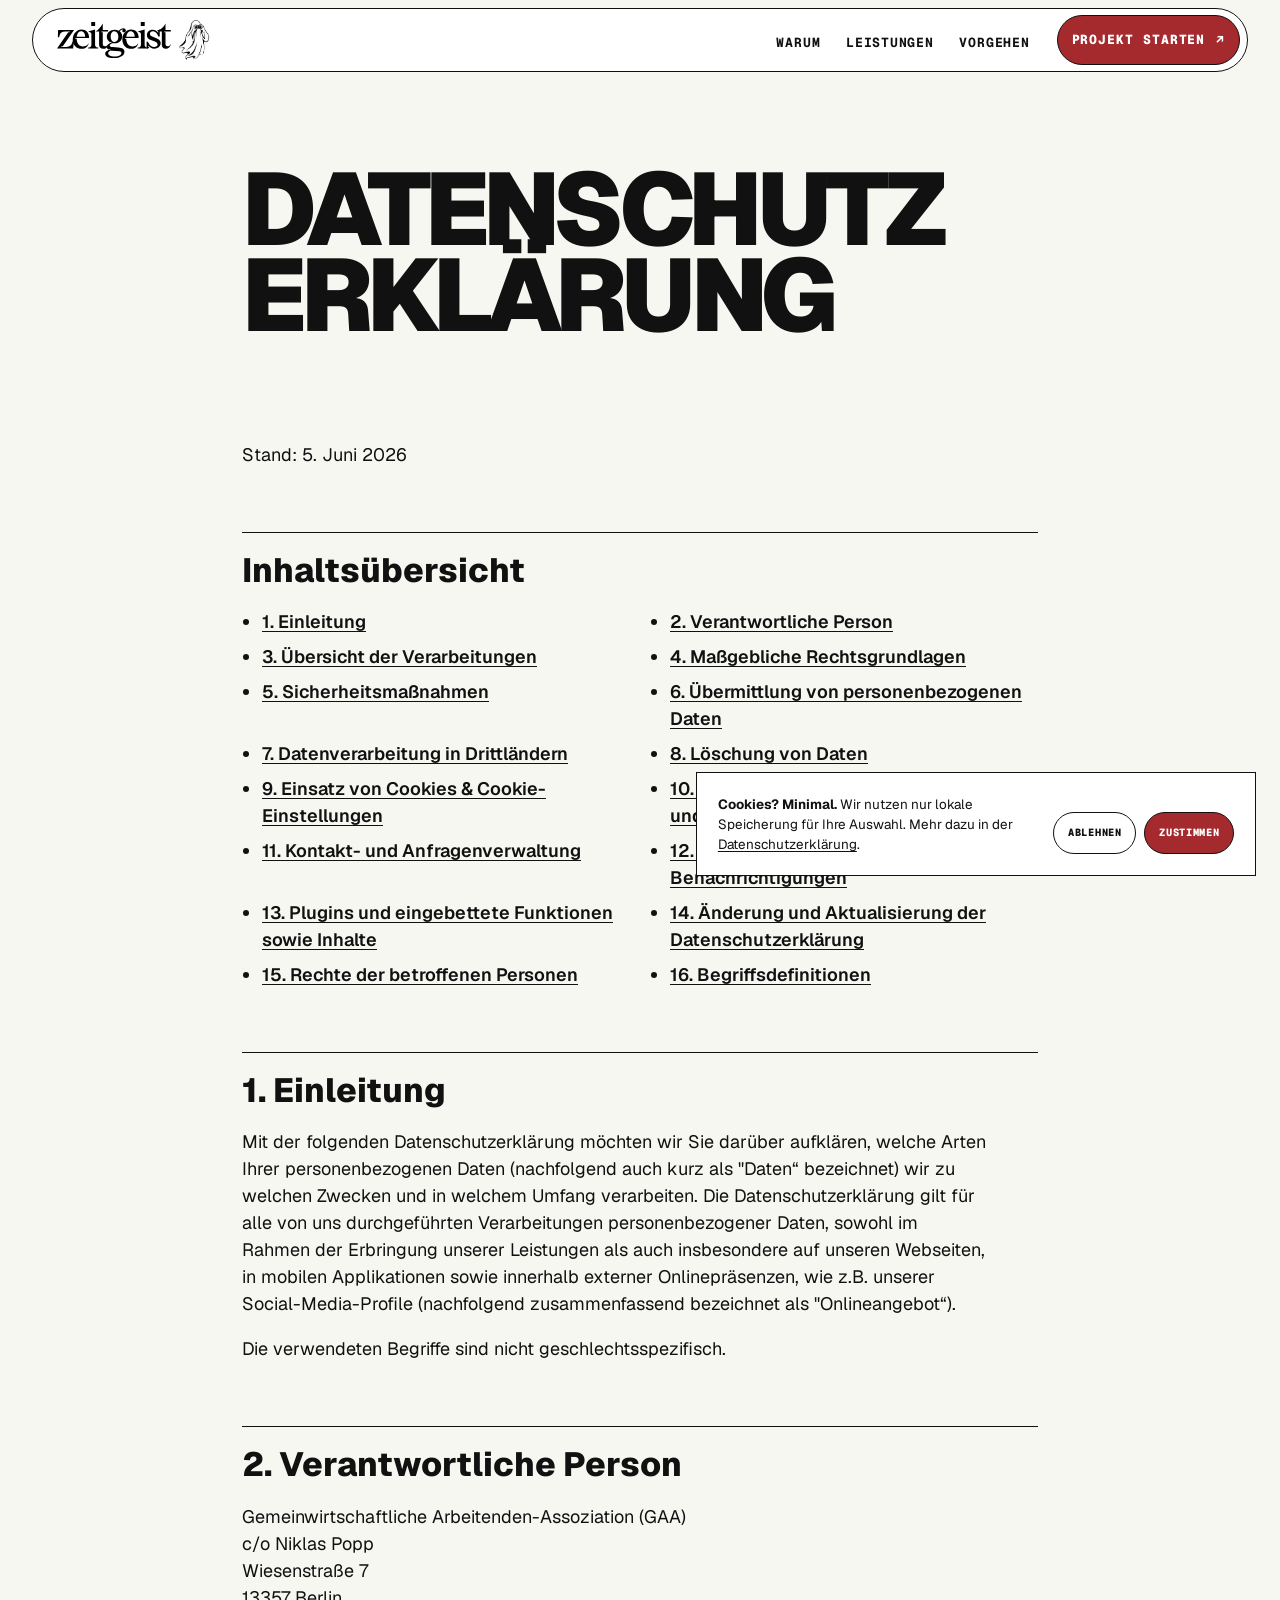
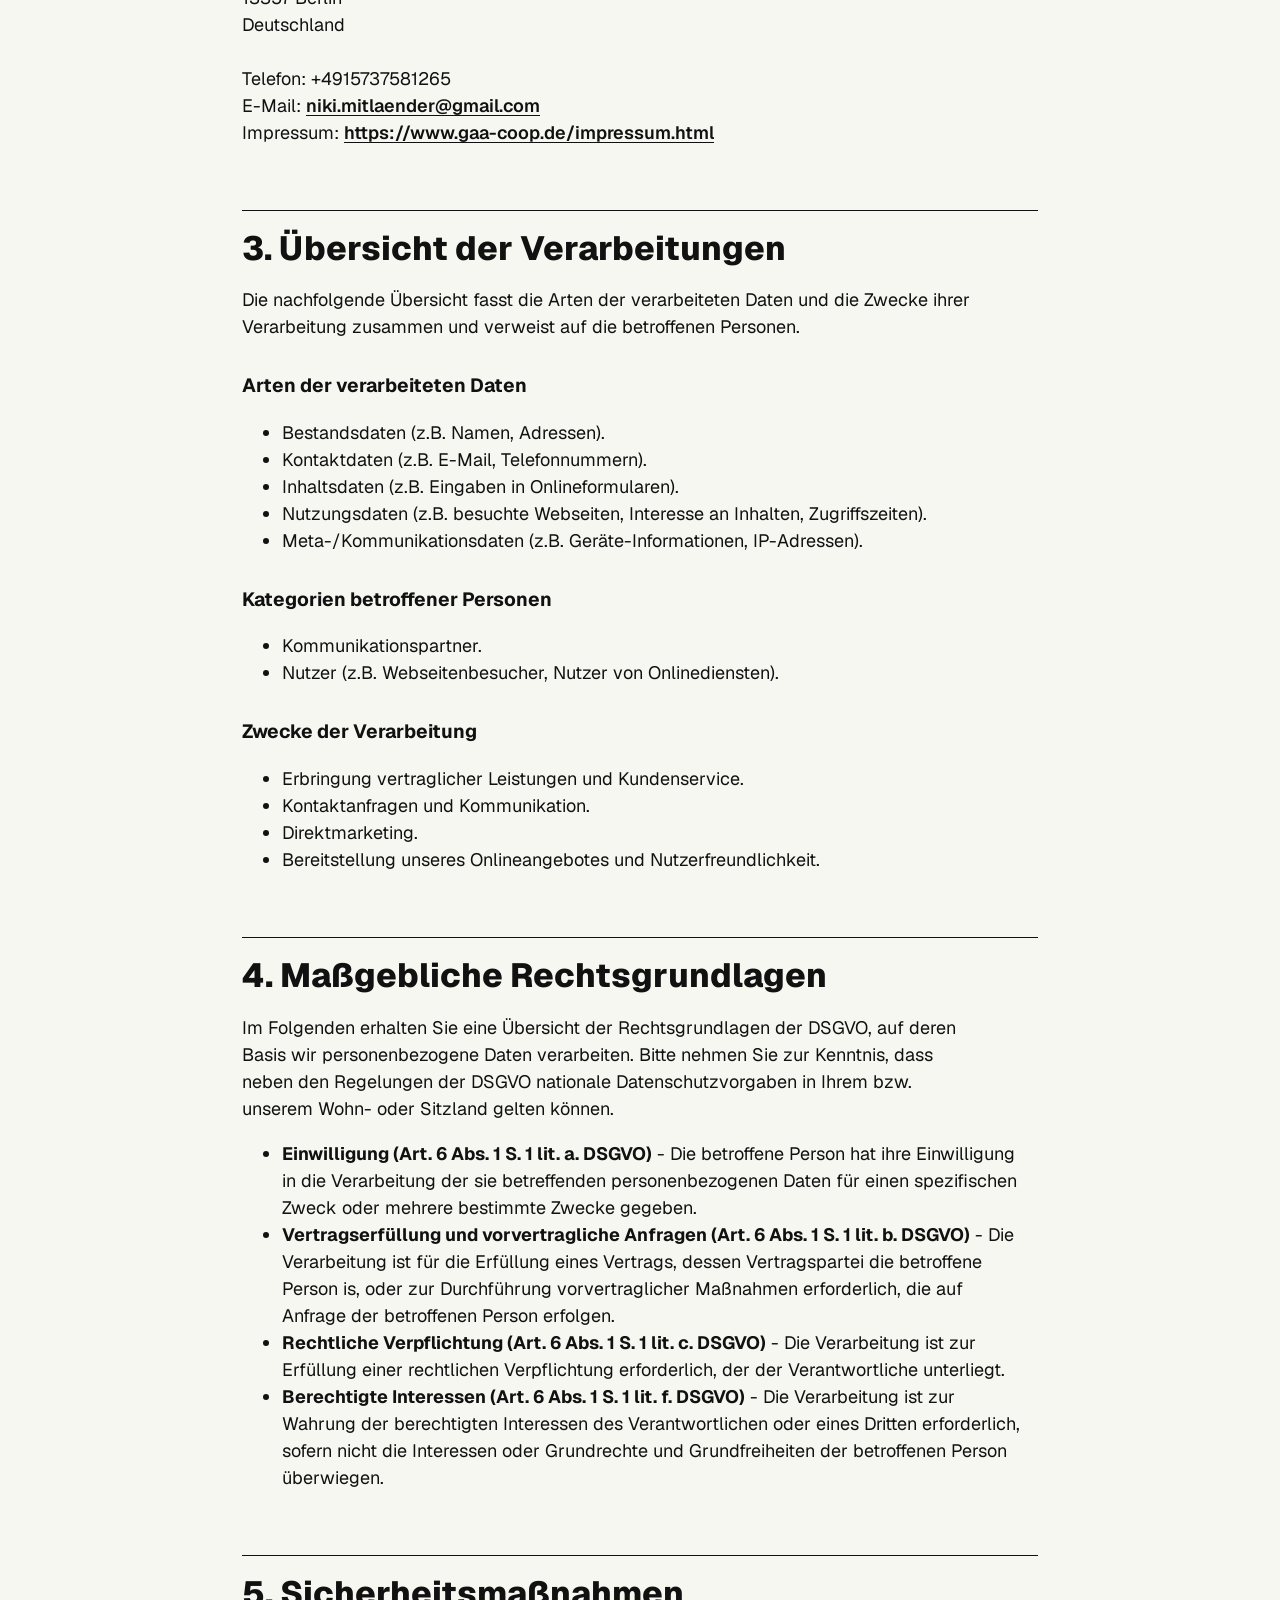
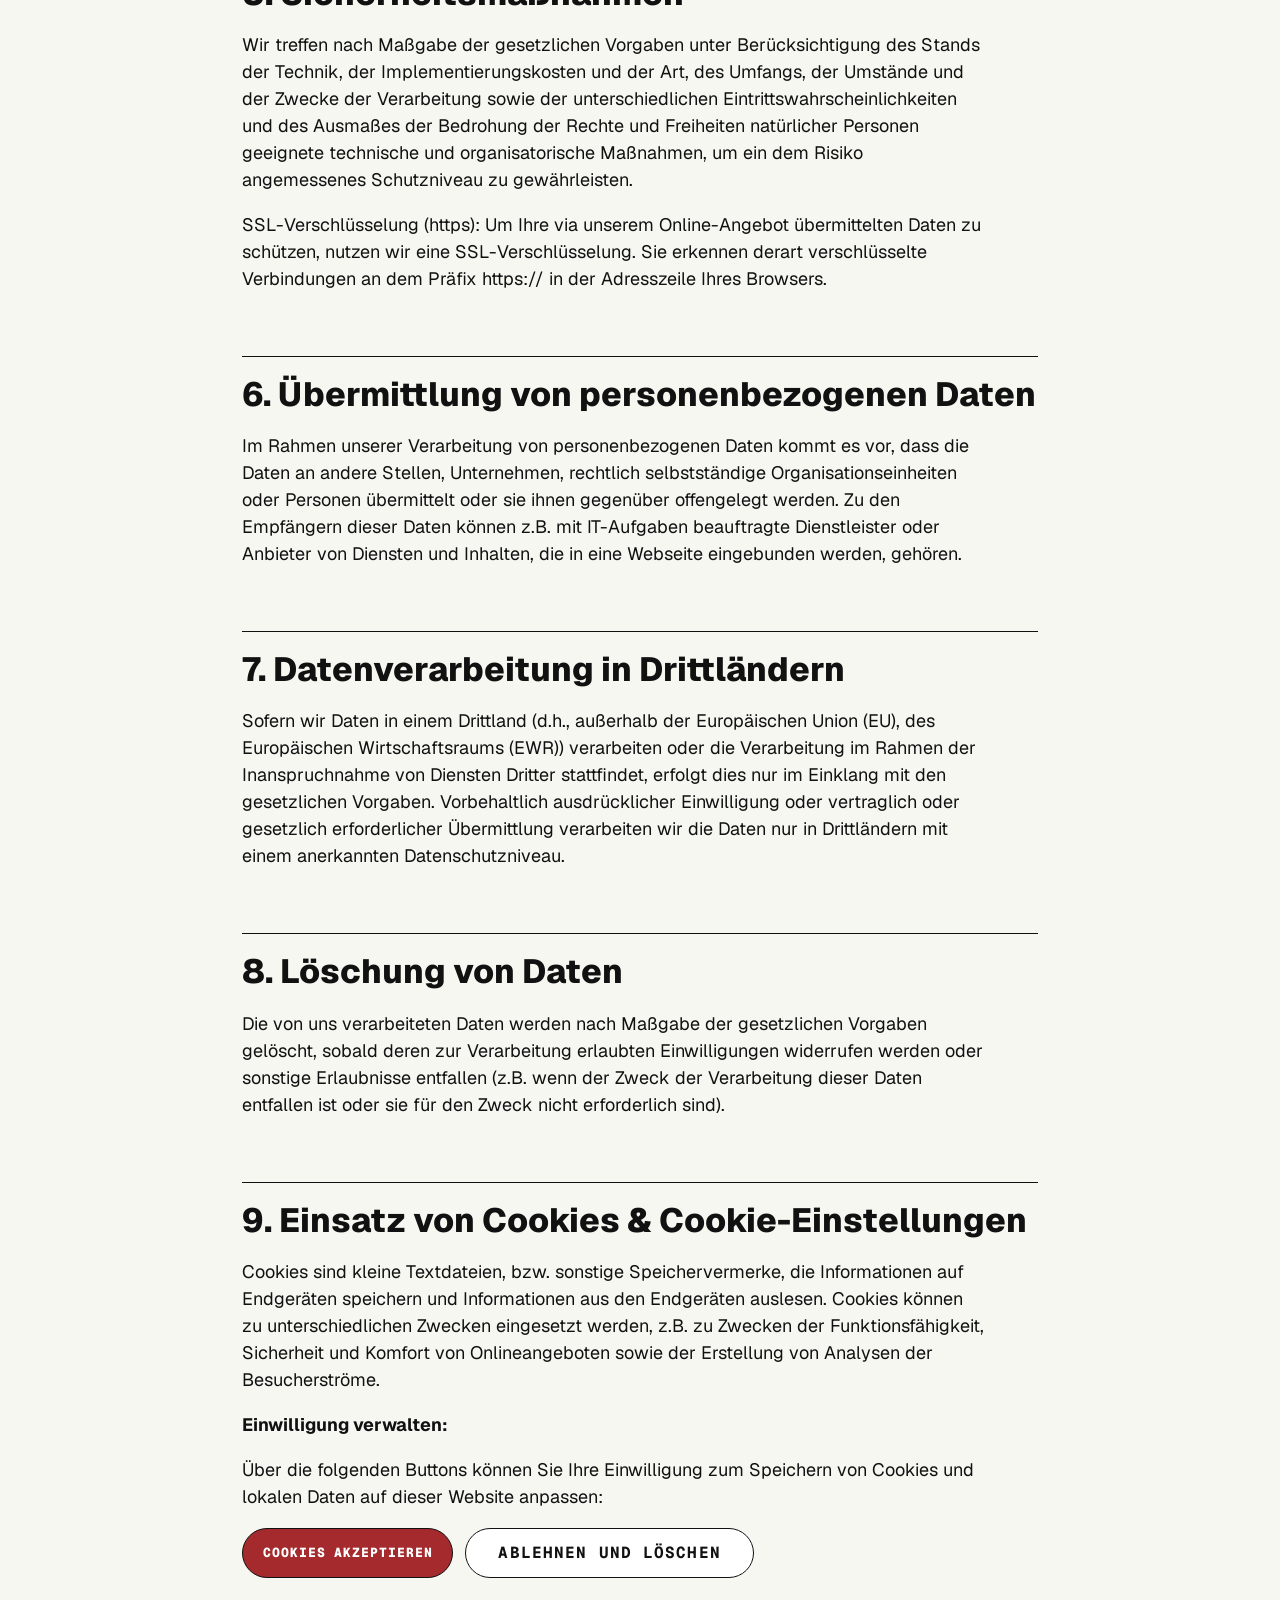
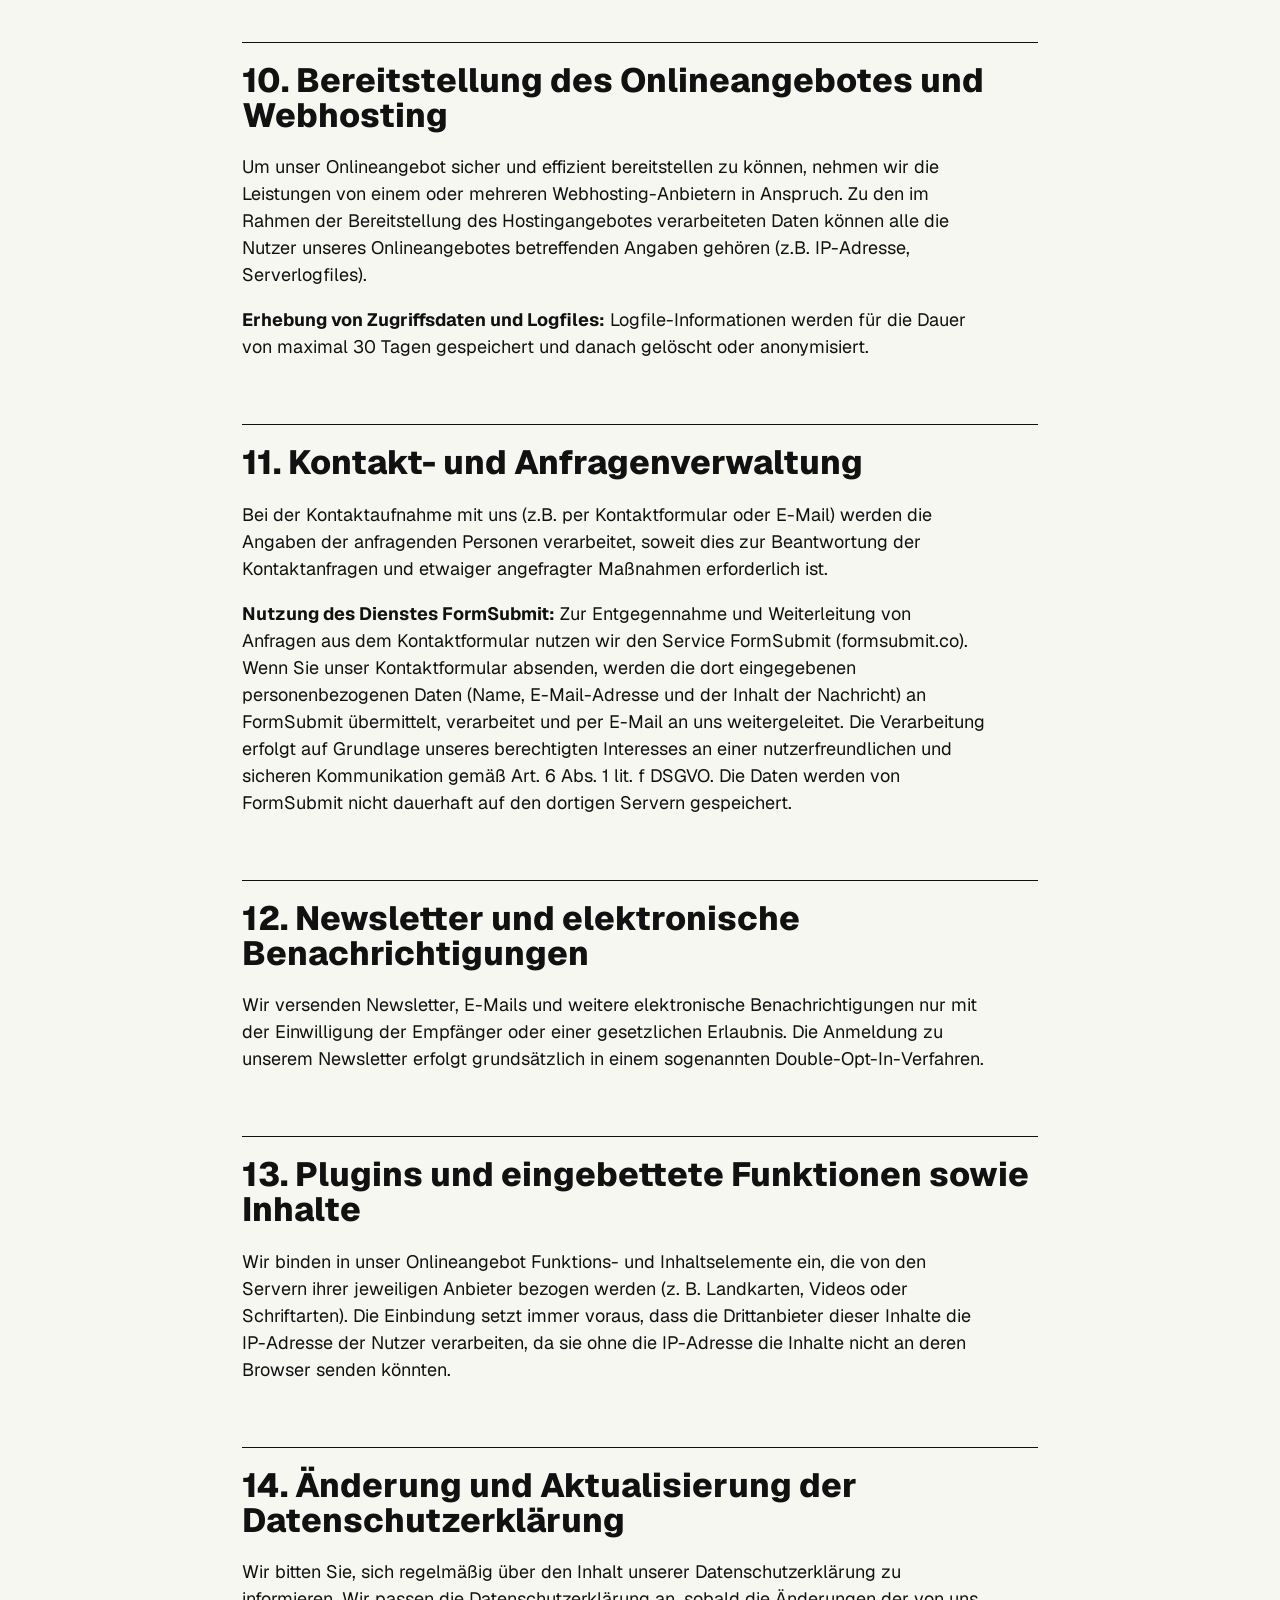
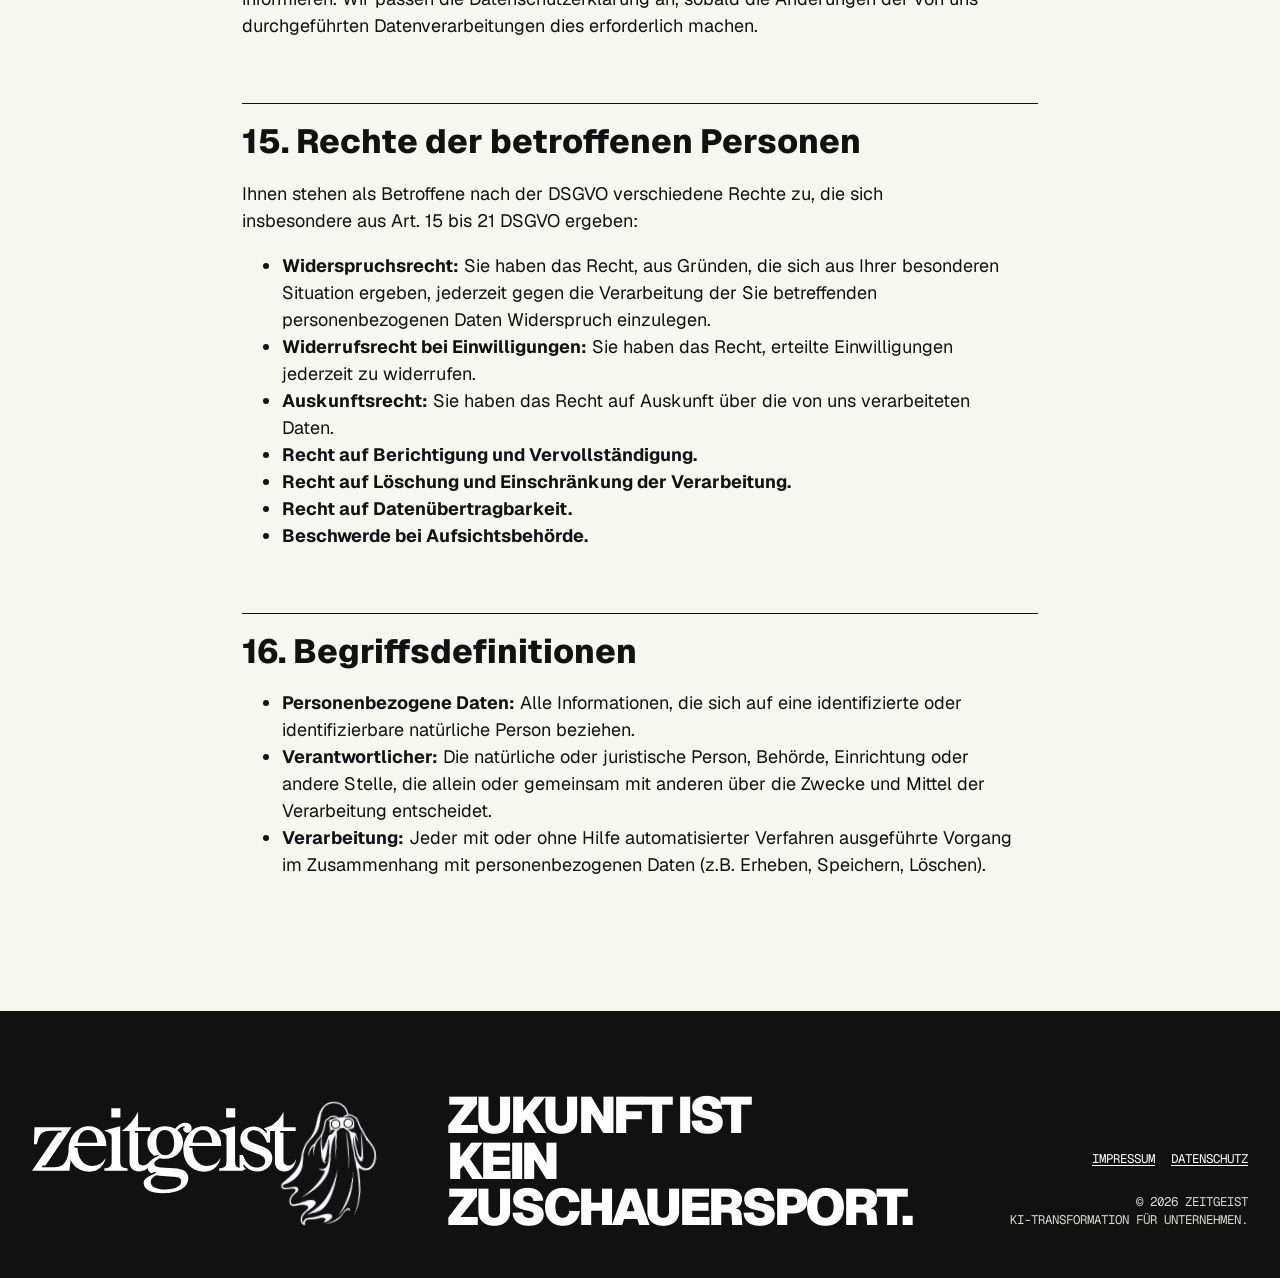
==== commit d6fb8f3e: "Update branding with SVG logos and add interactive surface styling Replace text and PNG branding wit" ====
--- a/datenschutz.html
+++ b/datenschutz.html
@@ -15,7 +15,7 @@
     <link rel="stylesheet" href="styles/general.css?v=4">
     <link rel="stylesheet" href="styles/components.css?v=5">
 
-    <link rel="icon" type="image/png" href="images/internal/geist.png">
+    <link rel="icon" type="image/png" href="images/internal/icon.png">
     <meta name="application-name" content="zeitgeist">
     <meta name="theme-color" content="#e51b23">
 
--- a/styles/general.css
+++ b/styles/general.css
@@ -45,6 +45,16 @@
     overflow: hidden;
 }
 
+body.menu-open::before {
+    position: fixed;
+    z-index: 900;
+    inset: 0;
+    background: rgb(17 17 17 / 0.18);
+    content: "";
+    backdrop-filter: blur(8px);
+    -webkit-backdrop-filter: blur(8px);
+}
+
 img,
 svg {
     display: block;
--- a/styles/components.css
+++ b/styles/components.css
@@ -40,27 +40,20 @@
 .brand {
     display: inline-flex;
     align-items: center;
-    gap: 0.45rem;
+    gap: 0.14rem;
     color: var(--ink);
     text-decoration: none;
 }
 
-.brand-name {
-    font-size: 1.8rem;
-    font-weight: 900;
-    letter-spacing: -0.075em;
-    line-height: 1;
-}
-
-.brand-geist {
-    width: 27px;
-    height: 34px;
+.brand-logo {
+    width: 114px;
+    height: auto;
+}
+
+.brand-icon {
+    width: 42px;
+    height: 42px;
     object-fit: contain;
-    transition: transform 300ms var(--ease-out);
-}
-
-.brand:hover .brand-geist {
-    transform: translateY(-3px) rotate(7deg);
 }
 
 .navbar,
@@ -254,15 +247,14 @@
     font-size: clamp(4.5rem, 9.15vw, 9.7rem);
     font-weight: 900;
     letter-spacing: -0.073em;
-    line-height: 0.74;
+    line-height: 0.76;
     text-transform: uppercase;
 }
 
 .hero-line {
     display: block;
-    overflow: hidden;
+    overflow: visible;
     padding-right: 0.08em;
-    padding-bottom: 0.06em;
 }
 
 .hero-line > span {
@@ -320,7 +312,15 @@
     animation: ticker 28s linear infinite;
 }
 
-.ticker span {
+.ticker-group {
+    display: flex;
+    flex: 0 0 auto;
+    gap: 1rem;
+    padding-right: 1rem;
+}
+
+.ticker-term,
+.ticker-divider {
     display: block;
     padding: 0.95rem 0 0.85rem;
     font-size: clamp(1.25rem, 2.2vw, 2rem);
@@ -378,10 +378,27 @@
     min-height: 230px;
     padding: 1.5rem clamp(2rem, 4vw, 4rem) 2rem;
     border-left: var(--line);
+    transition: background-color 180ms ease;
 }
 
 .outcome:first-child {
     border-left: 0;
+}
+
+.manifesto .interactive-surface,
+.fit .interactive-surface { --hover-background: var(--gray); }
+
+.services .interactive-surface { --hover-background: var(--gray-light); }
+
+.process .interactive-surface { --hover-background: var(--white); }
+
+.interactive-surface {
+    transition: background-color 180ms ease, filter 180ms ease;
+}
+
+.interactive-surface:hover {
+    background-color: var(--hover-background);
+    filter: none;
 }
 
 .outcome > span {
@@ -451,14 +468,6 @@
     border-right: 0;
 }
 
-.service-card:hover,
-.service-card:nth-child(1).is-visible:hover,
-.service-card:nth-child(2).is-visible:hover,
-.service-card:nth-child(3).is-visible:hover {
-    transform: none;
-    filter: brightness(0.96);
-}
-
 .service-card-paper,
 .service-card-red,
 .service-card-gray { background: var(--gray); }
@@ -551,10 +560,6 @@
 
 .process-step:first-child {
     border-top: 0;
-}
-
-.process-step:hover {
-    background: var(--white);
 }
 
 .step-number {
@@ -628,6 +633,7 @@
     font-size: clamp(1.15rem, 2vw, 1.65rem);
     font-weight: 600;
     line-height: 1.15;
+    transition: background-color 180ms ease;
 }
 
 .fit-scenarios p:first-child {
@@ -677,7 +683,7 @@
     padding: 0;
     border-bottom: var(--line);
     color: var(--ink);
-    background: var(--paper);
+    background: var(--gray);
 }
 
 .request > .container {
@@ -687,7 +693,7 @@
 
 .request-grid {
     display: grid;
-    grid-template-columns: minmax(340px, 0.8fr) minmax(520px, 1.2fr);
+    grid-template-columns: repeat(2, minmax(0, 1fr));
     gap: 0;
     align-items: stretch;
 }
@@ -714,7 +720,7 @@
 }
 
 .request-intro > p:not(.section-label) {
-    max-width: 520px;
+    max-width: 600px;
     color: var(--gray-dark);
 }
 
@@ -745,7 +751,7 @@
     border: 0;
     border-left: var(--line);
     color: var(--ink);
-    background: var(--paper);
+    background: var(--gray);
     box-shadow: none;
 }
 
@@ -900,18 +906,10 @@
     gap: 1rem;
 }
 
-.footer-word {
-    font-size: clamp(2.5rem, 5vw, 5rem);
-    font-weight: 900;
-    letter-spacing: -0.08em;
-    line-height: 1;
-}
-
-.footer-brand img {
-    width: 52px;
-    height: 66px;
+.footer-wordmark {
+    width: min(100%, 350px);
+    height: auto;
     filter: invert(1);
-    object-fit: contain;
 }
 
 .footer-statement {
@@ -1009,7 +1007,7 @@
 }
 
 @keyframes ticker {
-    to { transform: translateX(-50%); }
+    to { transform: translateX(-16.6666667%); }
 }
 
 @keyframes banner-in {
@@ -1187,13 +1185,13 @@
         padding: 0 8px 0 14px;
     }
 
-    .brand-name {
-        font-size: 1.5rem;
-    }
-
-    .brand-geist {
-        width: 23px;
-        height: 29px;
+    .brand-logo {
+        width: 100px;
+    }
+
+    .brand-icon {
+        width: 35px;
+        height: 35px;
     }
 
     .navbar {
@@ -1218,7 +1216,7 @@
 
     .hero-title {
         font-size: clamp(3.55rem, 17vw, 6.2rem);
-        line-height: 0.77;
+        line-height: 0.79;
     }
 
 
@@ -1242,7 +1240,7 @@
         width: 100%;
     }
 
-    .ticker span {
+    .ticker-term {
         padding-block: 0.8rem;
         font-size: 1.25rem;
     }
@@ -1302,10 +1300,6 @@
         padding: 1.5rem 32px;
     }
 
-    .process-step:hover {
-        padding-left: 32px;
-    }
-
     .fit-grid {
         gap: 0;
         padding-bottom: 0;
@@ -1378,9 +1372,8 @@
         font-size: 16.4vw;
     }
 
-    .footer-brand img {
-        width: 42px;
-        height: 54px;
+    .footer-wordmark {
+        width: 250px;
     }
 }
 
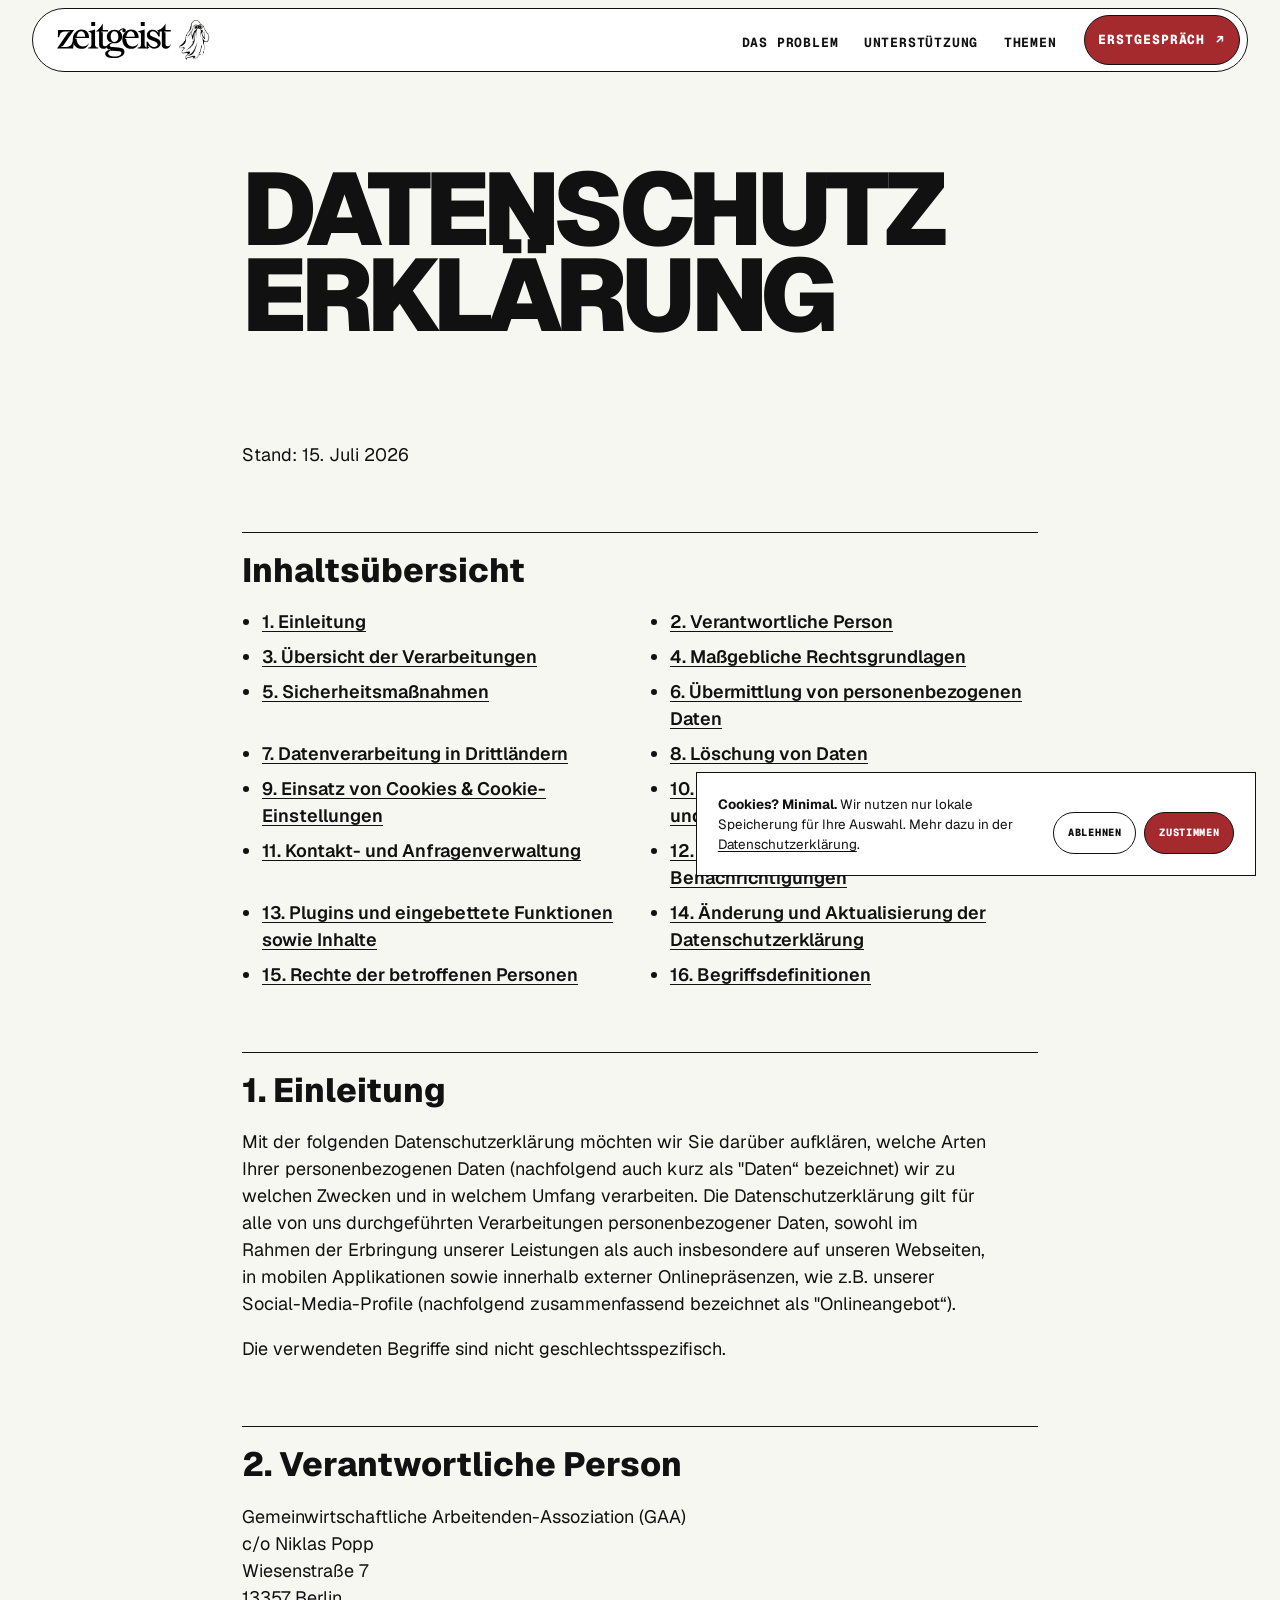
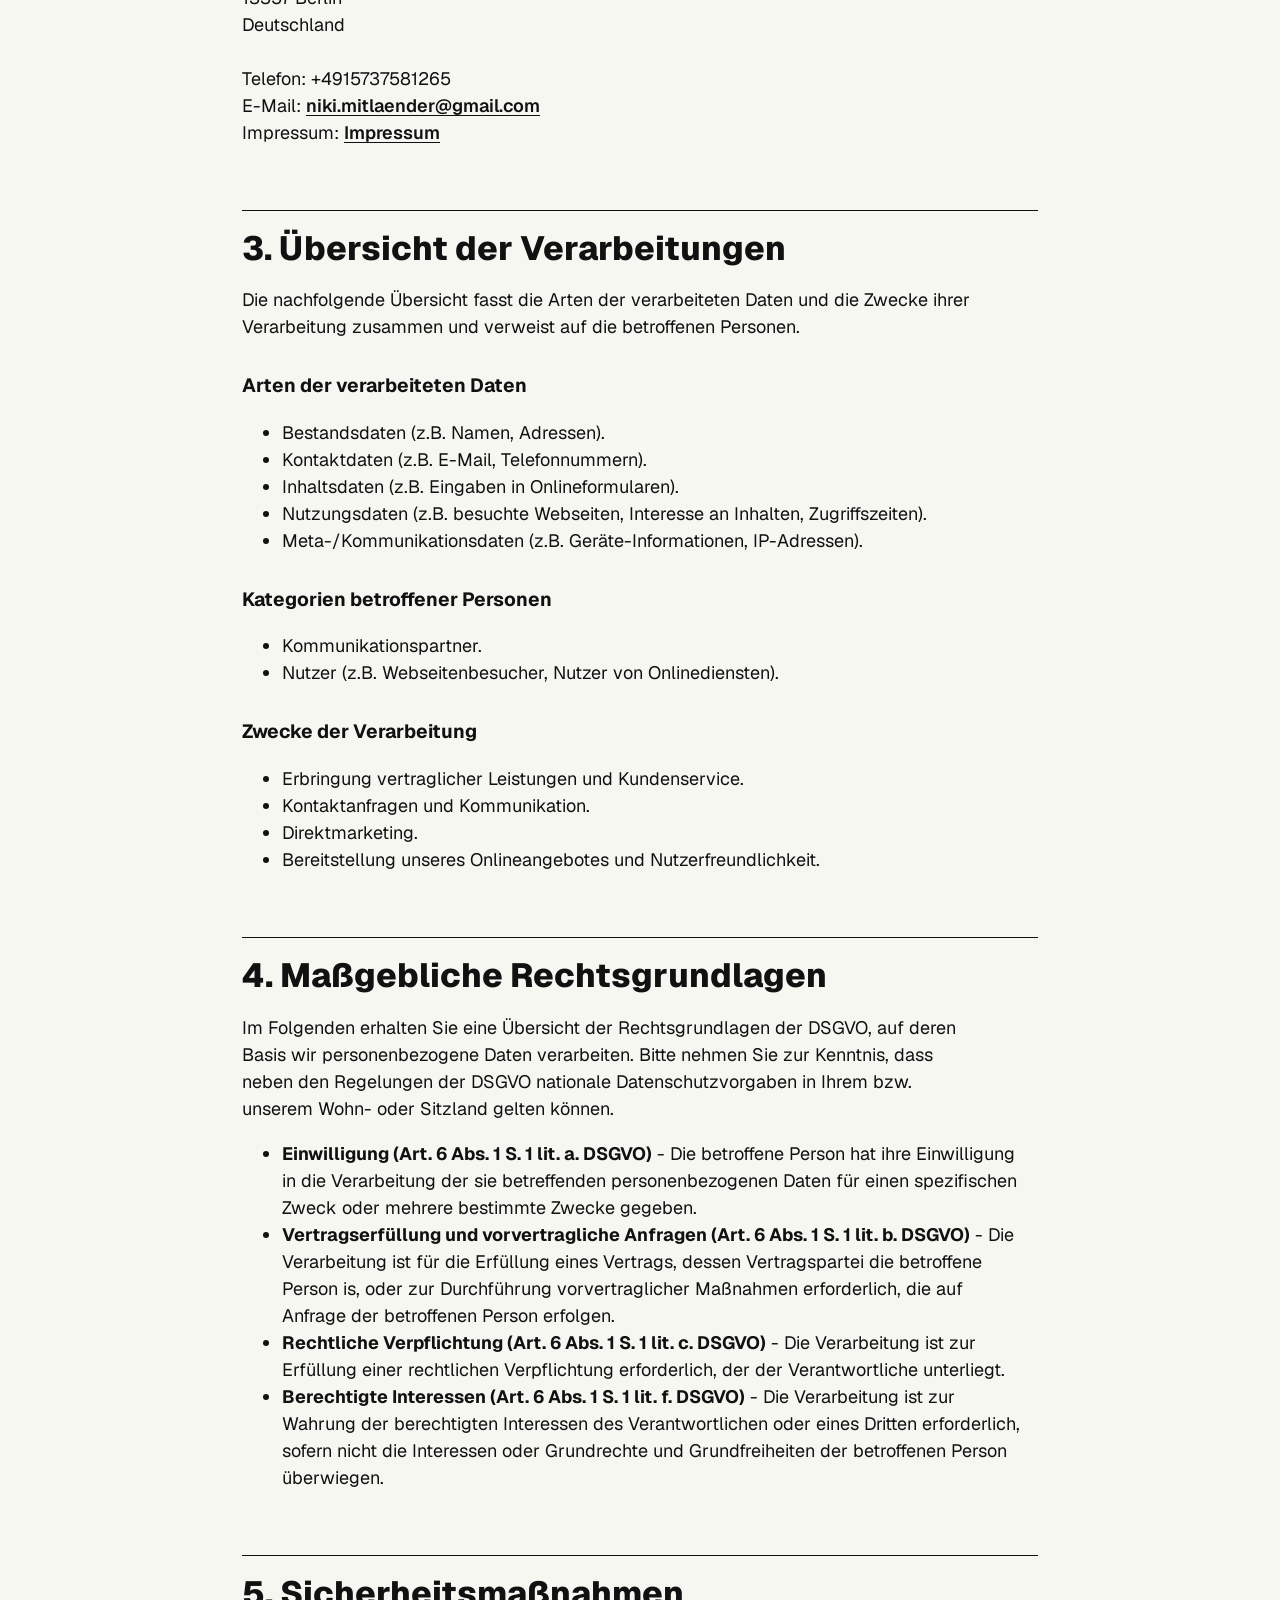
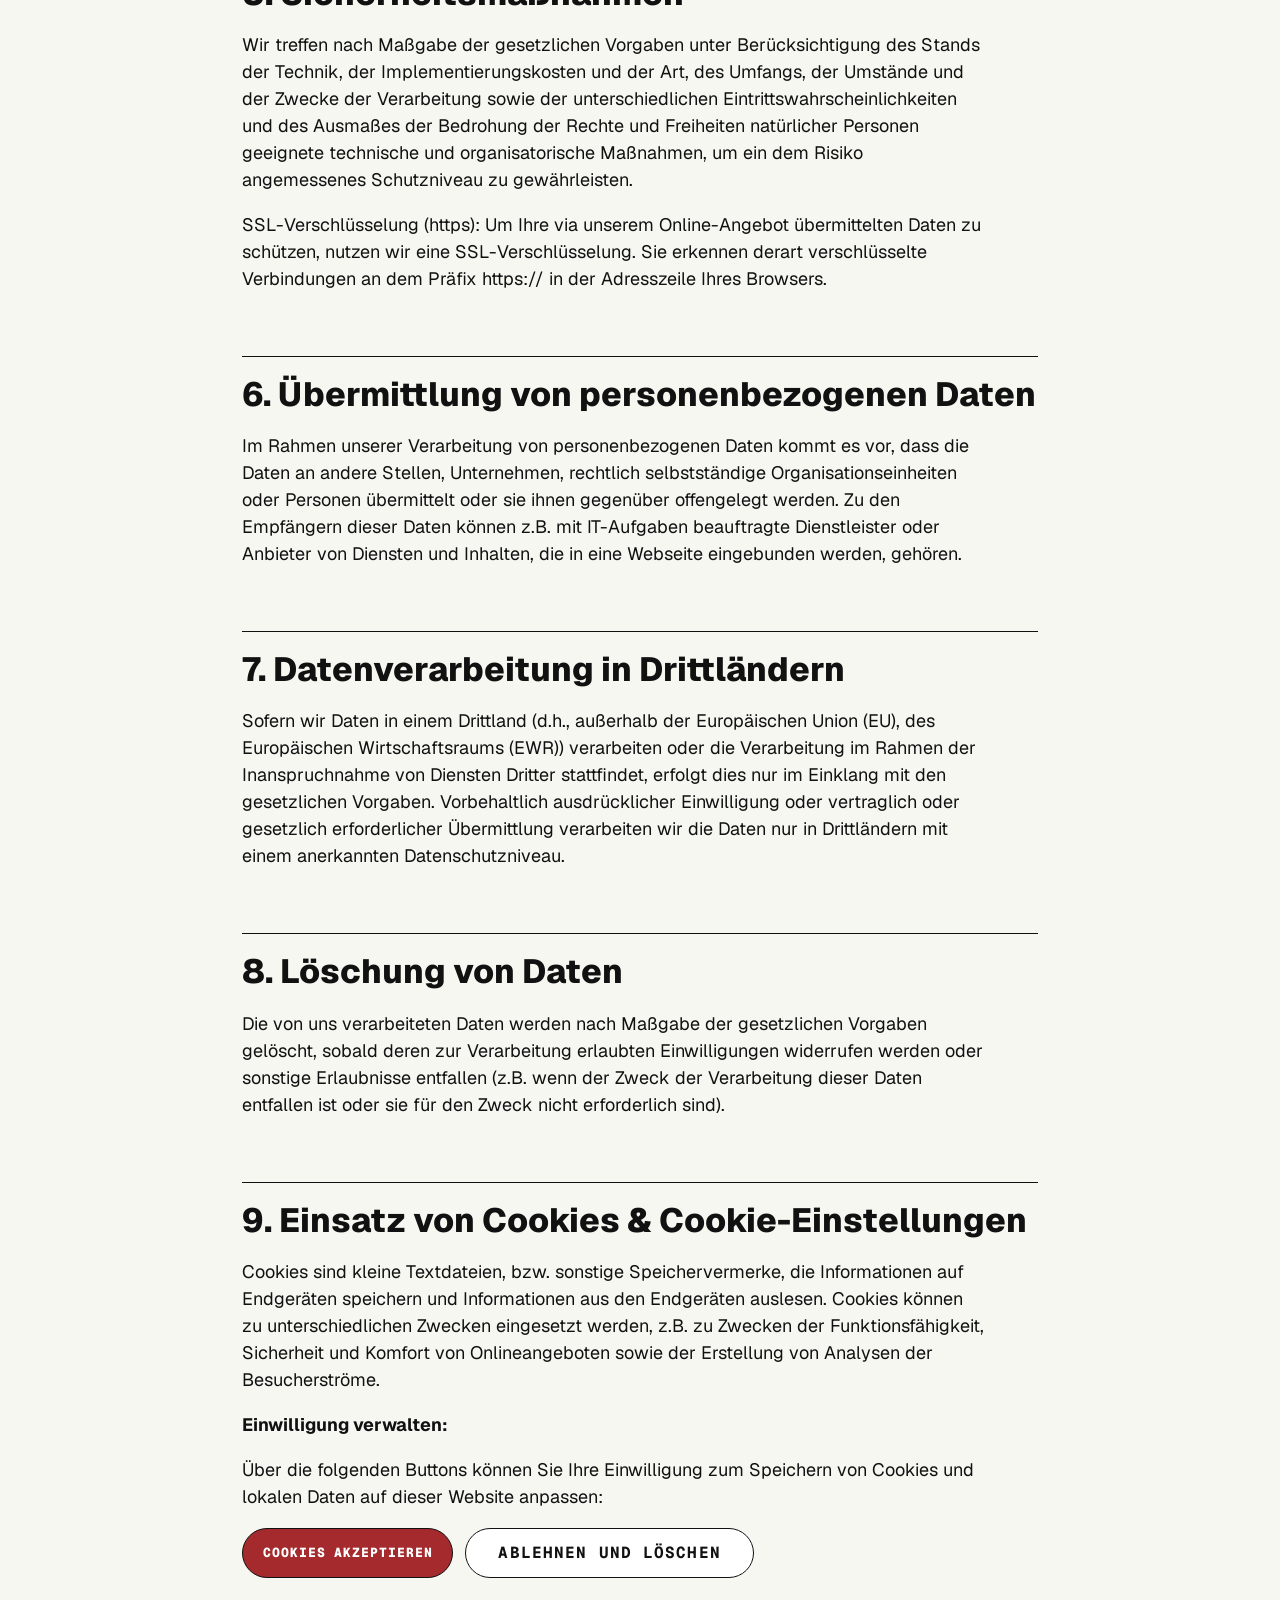
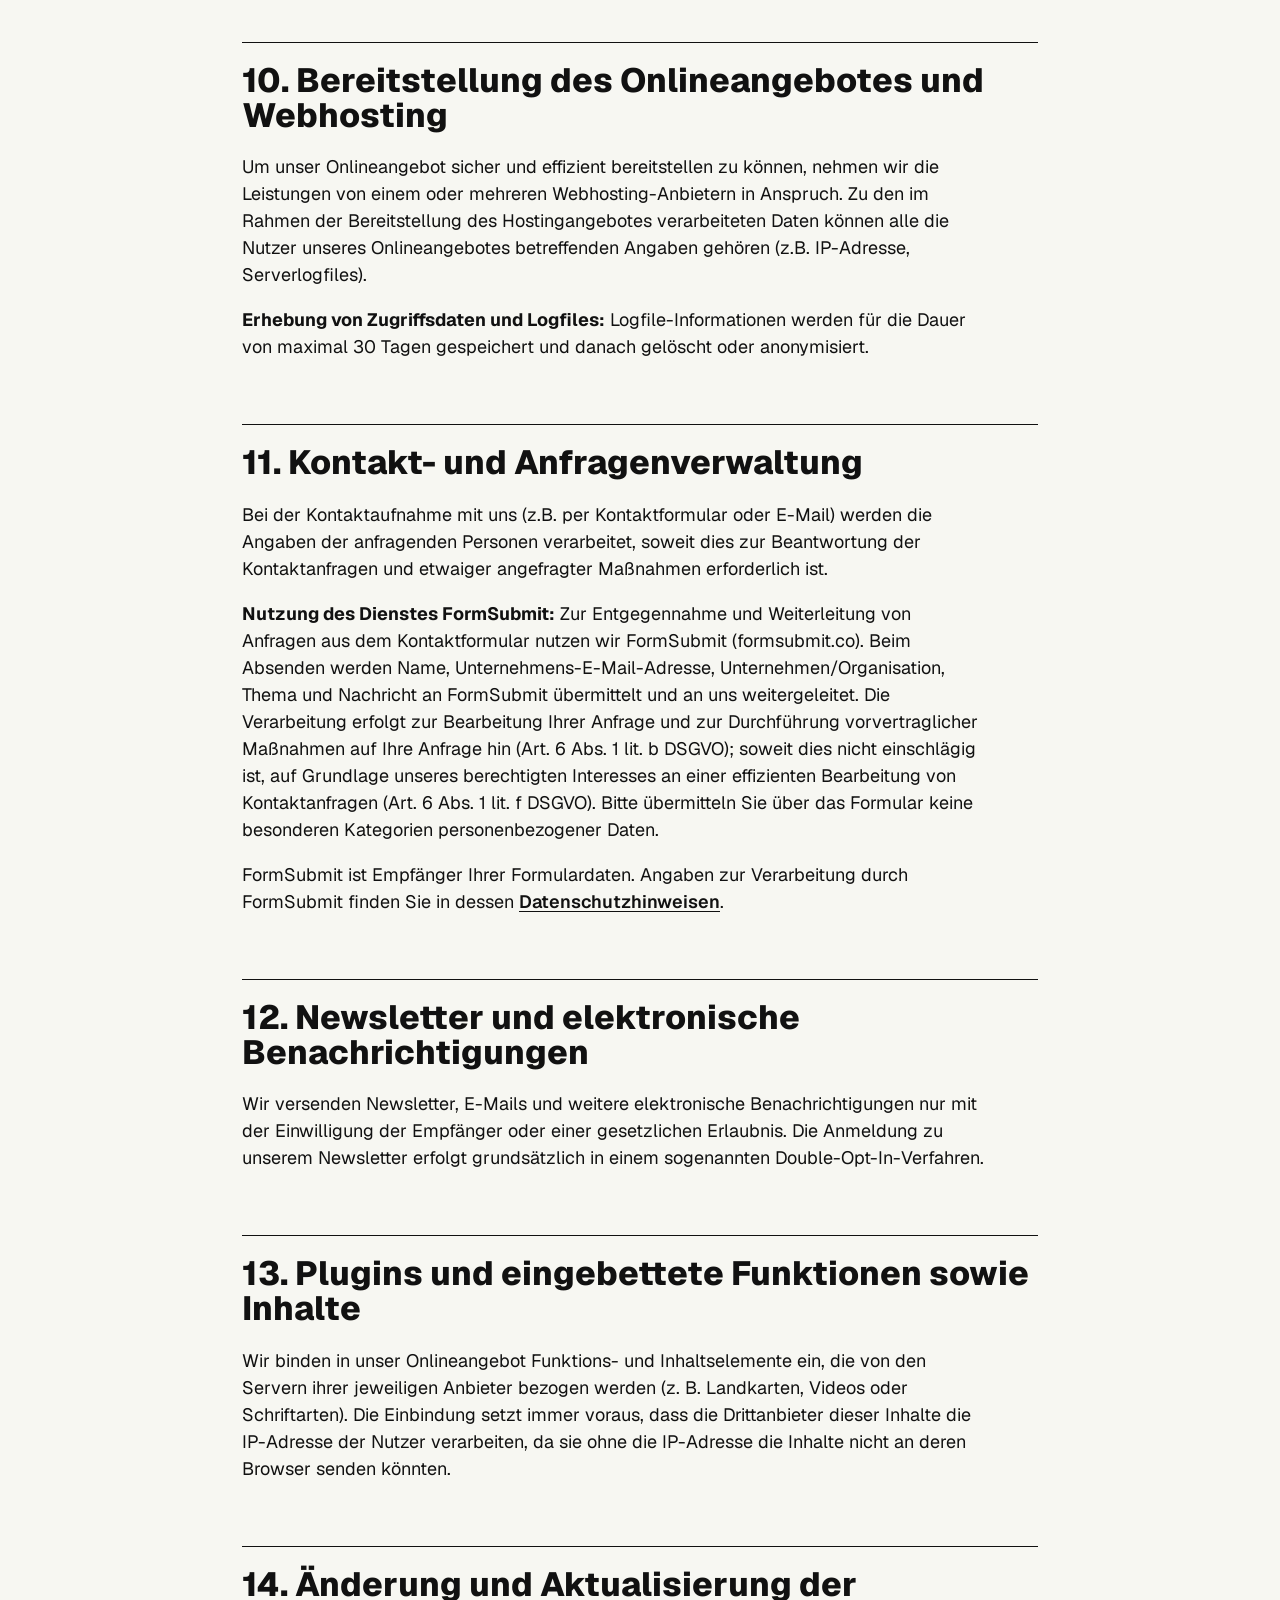
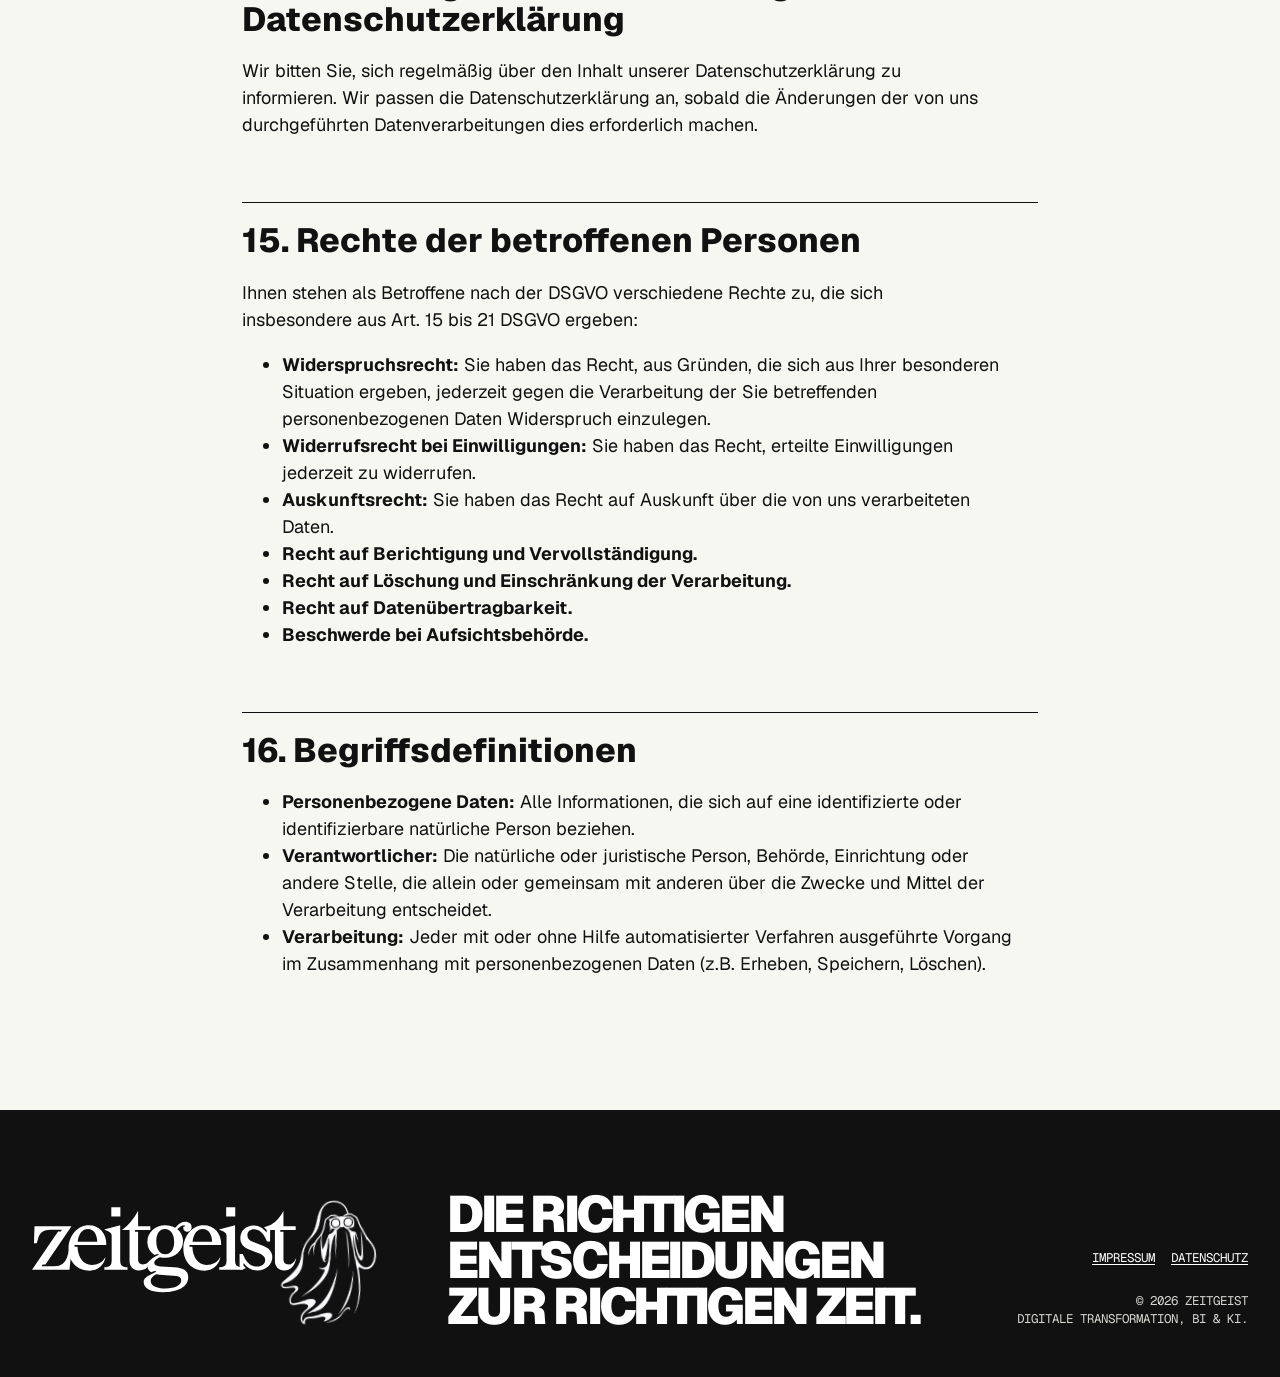
==== commit 1105e43b: "Lizenzen und legal update" ====
--- a/datenschutz.html
+++ b/datenschutz.html
@@ -41,7 +41,7 @@
             <div class="legal-card">
                 <h1>Datenschutz<wbr>erklärung</h1>
                 
-                <p>Stand: 5. Juni 2026</p>
+                <p>Stand: 15. Juli 2026</p>
 
                 <h2>Inhaltsübersicht</h2>
                 <ul class="index-list">
@@ -76,7 +76,7 @@
                     Deutschland<br><br>
                     Telefon: +4915737581265<br>
                     E-Mail: <a href="mailto:niki.mitlaender@gmail.com">niki.mitlaender@gmail.com</a><br>
-                    Impressum: <a href="impressum.html">https://www.gaa-coop.de/impressum.html</a>
+                    Impressum: <a href="impressum.html">Impressum</a>
                 </p>
 
                 <h2 id="mOverview">3. Übersicht der Verarbeitungen</h2>
@@ -139,7 +139,8 @@
 
                 <h2 id="m182">11. Kontakt- und Anfragenverwaltung</h2>
                 <p>Bei der Kontaktaufnahme mit uns (z.B. per Kontaktformular oder E-Mail) werden die Angaben der anfragenden Personen verarbeitet, soweit dies zur Beantwortung der Kontaktanfragen und etwaiger angefragter Maßnahmen erforderlich ist.</p>
-                <p><strong>Nutzung des Dienstes FormSubmit:</strong> Zur Entgegennahme und Weiterleitung von Anfragen aus dem Kontaktformular nutzen wir den Service FormSubmit (formsubmit.co). Wenn Sie unser Kontaktformular absenden, werden die dort eingegebenen personenbezogenen Daten (Name, E-Mail-Adresse und der Inhalt der Nachricht) an FormSubmit übermittelt, verarbeitet und per E-Mail an uns weitergeleitet. Die Verarbeitung erfolgt auf Grundlage unseres berechtigten Interesses an einer nutzerfreundlichen und sicheren Kommunikation gemäß Art. 6 Abs. 1 lit. f DSGVO. Die Daten werden von FormSubmit nicht dauerhaft auf den dortigen Servern gespeichert.</p>
+                <p><strong>Nutzung des Dienstes FormSubmit:</strong> Zur Entgegennahme und Weiterleitung von Anfragen aus dem Kontaktformular nutzen wir FormSubmit (formsubmit.co). Beim Absenden werden Name, Unternehmens-E-Mail-Adresse, Unternehmen/Organisation, Thema und Nachricht an FormSubmit übermittelt und an uns weitergeleitet. Die Verarbeitung erfolgt zur Bearbeitung Ihrer Anfrage und zur Durchführung vorvertraglicher Maßnahmen auf Ihre Anfrage hin (Art. 6 Abs. 1 lit. b DSGVO); soweit dies nicht einschlägig ist, auf Grundlage unseres berechtigten Interesses an einer effizienten Bearbeitung von Kontaktanfragen (Art. 6 Abs. 1 lit. f DSGVO). Bitte übermitteln Sie über das Formular keine besonderen Kategorien personenbezogener Daten.</p>
+                <p>FormSubmit ist Empfänger Ihrer Formulardaten. Angaben zur Verarbeitung durch FormSubmit finden Sie in dessen <a href="https://formsubmit.co/privacy.pdf" target="_blank" rel="noopener noreferrer">Datenschutzhinweisen</a>.</p>
 
                 <h2 id="m17">12. Newsletter und elektronische Benachrichtigungen</h2>
                 <p>Wir versenden Newsletter, E-Mails und weitere elektronische Benachrichtigungen nur mit der Einwilligung der Empfänger oder einer gesetzlichen Erlaubnis. Die Anmeldung zu unserem Newsletter erfolgt grundsätzlich in einem sogenannten Double-Opt-In-Verfahren.</p>
@@ -177,6 +178,5 @@
 
     <!-- Cookie/Data Banner Section (Dynamically Loaded) -->
     <aside id="databanner" class="databanner" aria-label="Cookie-Einstellungen"></aside>
-
 </body>
 </html>
--- a/styles/fonts.css
+++ b/styles/fonts.css
@@ -45,3 +45,35 @@
     font-weight: 400;
     font-display: swap;
 }
+
+@font-face {
+    font-family: "Redaction";
+    src: url("../fonts/redaction/Redaction-Bold.woff2") format("woff2");
+    font-style: normal;
+    font-weight: 700;
+    font-display: swap;
+}
+
+@font-face { font-family: "Redaction 10"; src: url("../fonts/redaction/Redaction_10-Regular.woff2") format("woff2"); font-style: normal; font-weight: 400; font-display: swap; }
+@font-face { font-family: "Redaction 10"; src: url("../fonts/redaction/Redaction_10-Bold.woff2") format("woff2"); font-style: normal; font-weight: 700; font-display: swap; }
+@font-face { font-family: "Redaction 10"; src: url("../fonts/redaction/Redaction_10-Italic.woff2") format("woff2"); font-style: italic; font-weight: 400; font-display: swap; }
+
+@font-face { font-family: "Redaction 20"; src: url("../fonts/redaction/Redaction_20-Regular.woff2") format("woff2"); font-style: normal; font-weight: 400; font-display: swap; }
+@font-face { font-family: "Redaction 20"; src: url("../fonts/redaction/Redaction_20-Bold.woff2") format("woff2"); font-style: normal; font-weight: 700; font-display: swap; }
+@font-face { font-family: "Redaction 20"; src: url("../fonts/redaction/Redaction_20-Italic.woff2") format("woff2"); font-style: italic; font-weight: 400; font-display: swap; }
+
+@font-face { font-family: "Redaction 35"; src: url("../fonts/redaction/Redaction_35-Regular.woff2") format("woff2"); font-style: normal; font-weight: 400; font-display: swap; }
+@font-face { font-family: "Redaction 35"; src: url("../fonts/redaction/Redaction_35-Bold.woff2") format("woff2"); font-style: normal; font-weight: 700; font-display: swap; }
+@font-face { font-family: "Redaction 35"; src: url("../fonts/redaction/Redaction_35-Italic.woff2") format("woff2"); font-style: italic; font-weight: 400; font-display: swap; }
+
+@font-face { font-family: "Redaction 50"; src: url("../fonts/redaction/Redaction_50-Regular.woff2") format("woff2"); font-style: normal; font-weight: 400; font-display: swap; }
+@font-face { font-family: "Redaction 50"; src: url("../fonts/redaction/Redaction_50-Bold.woff2") format("woff2"); font-style: normal; font-weight: 700; font-display: swap; }
+@font-face { font-family: "Redaction 50"; src: url("../fonts/redaction/Redaction_50-Italic.woff2") format("woff2"); font-style: italic; font-weight: 400; font-display: swap; }
+
+@font-face { font-family: "Redaction 70"; src: url("../fonts/redaction/Redaction_70-Regular.woff2") format("woff2"); font-style: normal; font-weight: 400; font-display: swap; }
+@font-face { font-family: "Redaction 70"; src: url("../fonts/redaction/Redaction_70-Bold.woff2") format("woff2"); font-style: normal; font-weight: 700; font-display: swap; }
+@font-face { font-family: "Redaction 70"; src: url("../fonts/redaction/Redaction_70-Italic.woff2") format("woff2"); font-style: italic; font-weight: 400; font-display: swap; }
+
+@font-face { font-family: "Redaction 100"; src: url("../fonts/redaction/Redaction_100-Regular.woff2") format("woff2"); font-style: normal; font-weight: 400; font-display: swap; }
+@font-face { font-family: "Redaction 100"; src: url("../fonts/redaction/Redaction_100-Bold.woff2") format("woff2"); font-style: normal; font-weight: 700; font-display: swap; }
+@font-face { font-family: "Redaction 100"; src: url("../fonts/redaction/Redaction_100-Italic.woff2") format("woff2"); font-style: italic; font-weight: 400; font-display: swap; }
